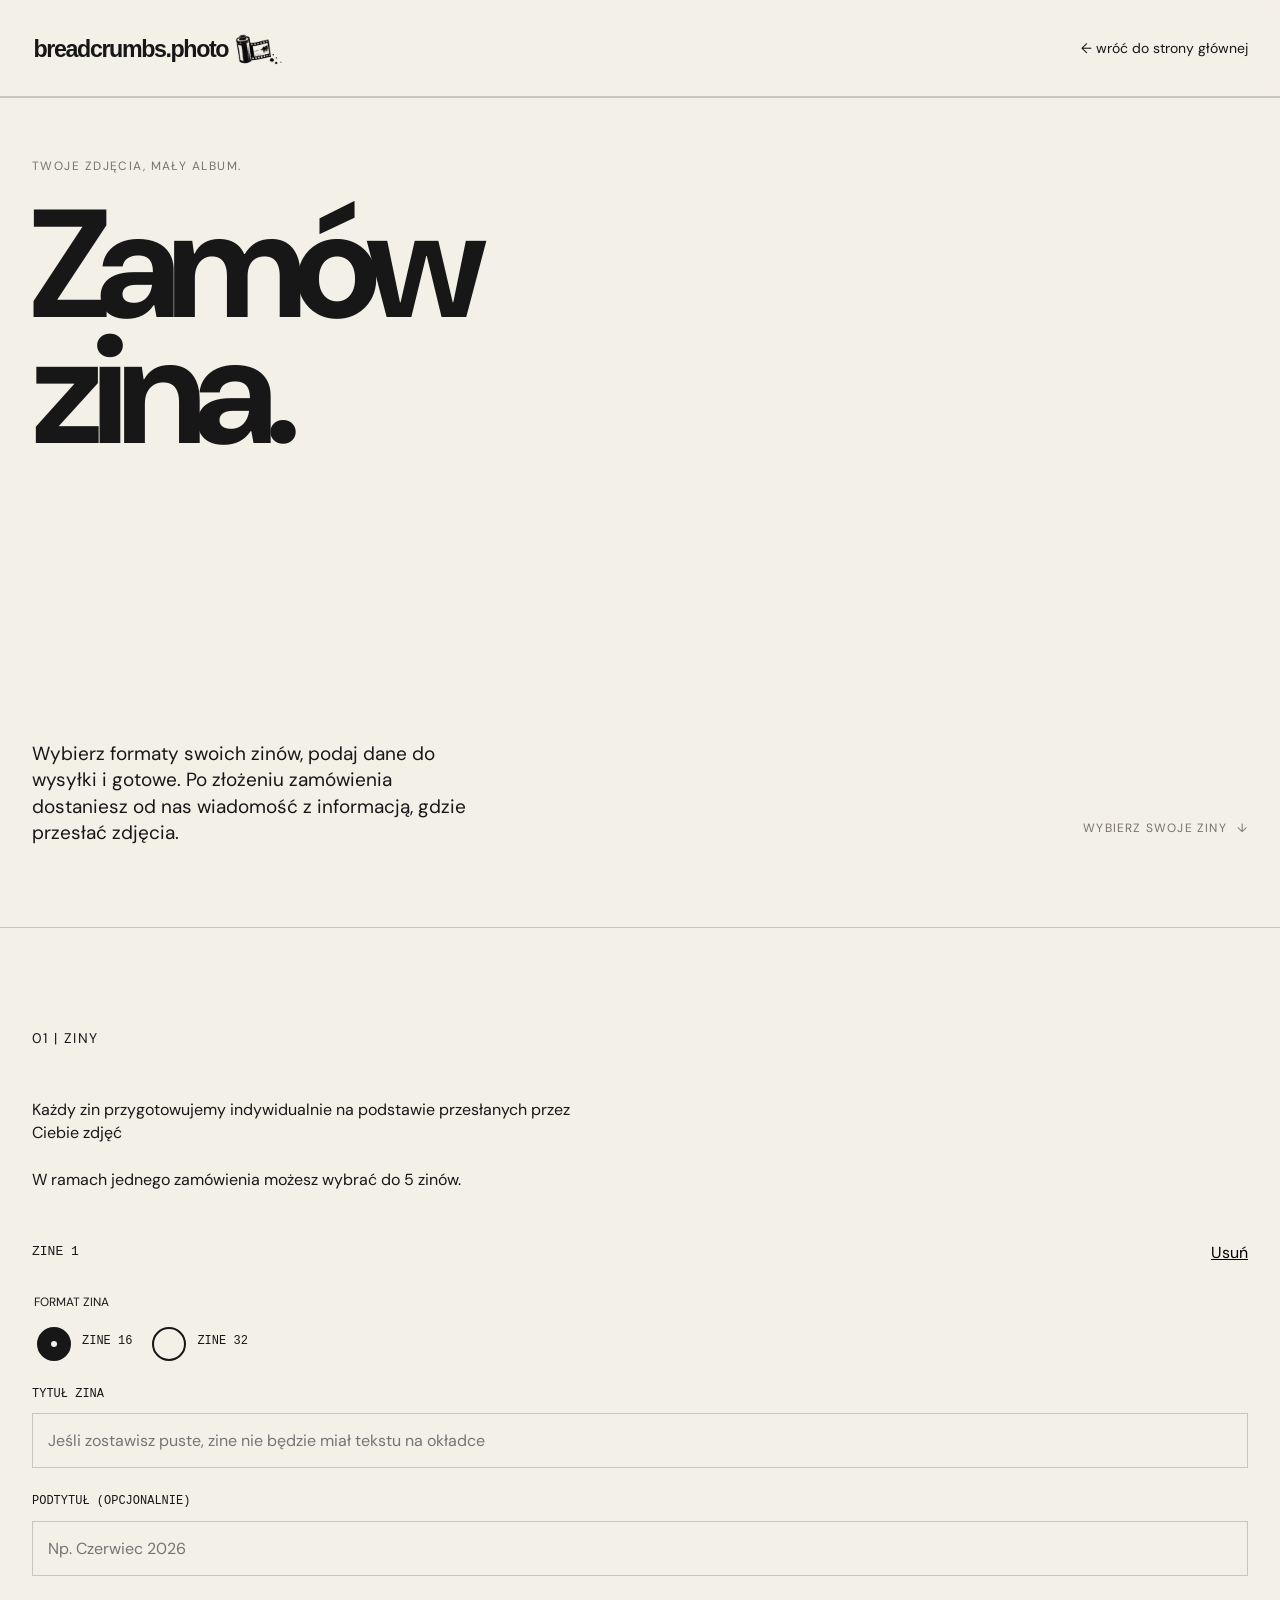
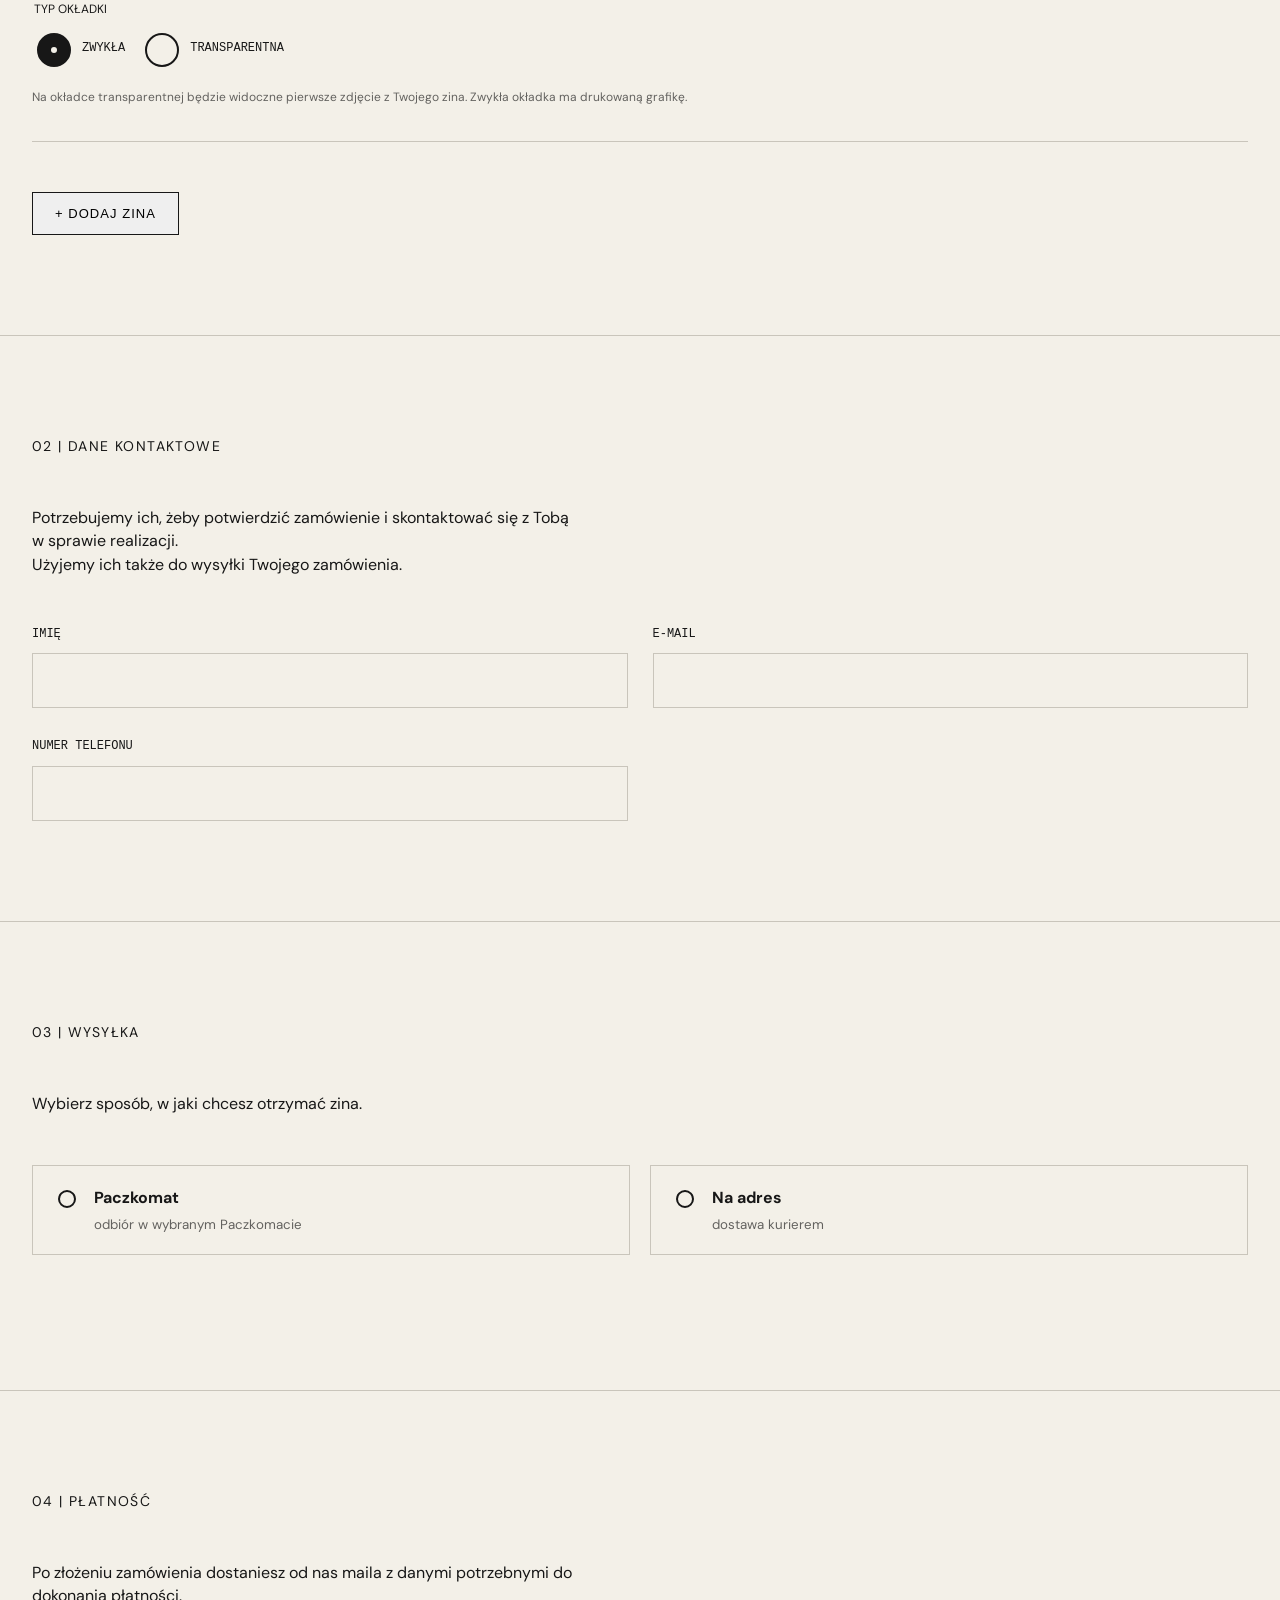
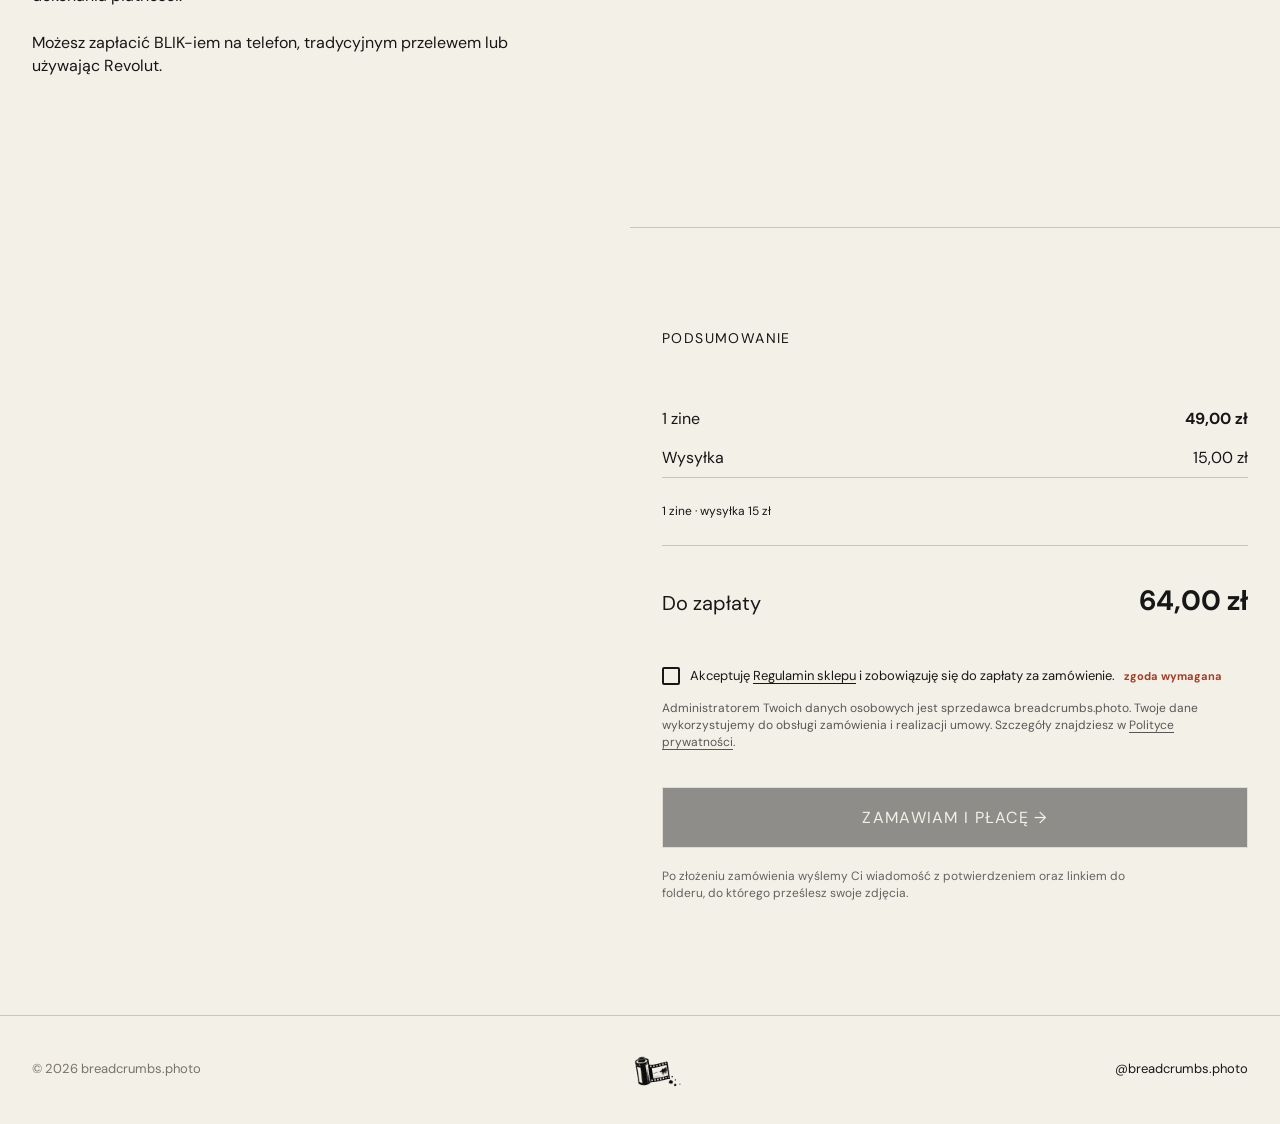
==== zamow.html @ 30d07008 "Add required terms consent to order form" ====
<!DOCTYPE html>
<html lang="pl">

<head>
    <meta charset="UTF-8">
    <meta name="viewport" content="width=device-width, initial-scale=1.0">

    <title>zamów zina — breadcrumbs.photo</title>

    <meta name="description" content="Zamów własny zine ze swoich zdjęć. breadcrumbs.photo — Small things, printed.">

    <link rel="icon" type="image/png" href="favicon.PNG?v=3">
    <link rel="stylesheet" href="styles.css">
</head>

<body>

    <header>

        <a href="index.html" class="logo">
            <img class="logo-wordmark" src="breadcrumbs-logo.svg" alt="breadcrumbs.photo">
            <img class="logo-mark" src="header-logo.png" alt="">
        </a>

        <button class="menu-toggle" type="button" aria-expanded="false" aria-controls="main-navigation"
            aria-label="Otwórz menu">
            <span class="menu-icon" aria-hidden="true"></span>
        </button>

        <nav id="main-navigation" class="main-navigation">
            <a href="index.html">← wróć do strony głównej</a>
        </nav>
    </header>


    <main>
        <!-- ==========================
     HERO
========================== -->
        <section class="hero">

            <div class="hero-top">

                <div class="eyebrow">
                    twoje zdjęcia, mały album.
                </div>

                <h1>
                    Zamów <br>zina.
                </h1>
            </div>


            <div class="hero-bottom">
                <div class="hero-description">

                    Wybierz formaty swoich zinów, podaj dane do wysyłki
                    i gotowe. Po złożeniu zamówienia dostaniesz od nas
                    wiadomość z informacją, gdzie przesłać zdjęcia.
                </div>

                <a href="#ziny" class="scroll-note">
                    wybierz swoje ziny <span aria-hidden="true">↓</span>
                </a>

            </div>
        </section>


        <section id="ziny">

            <div class="section-header">
                <div class="section-title">01 | Ziny</div>
            </div>

            <div style="max-width: 540px; margin-bottom: 50px;">
                <p>
                    Każdy zin przygotowujemy indywidualnie na podstawie przesłanych przez Ciebie zdjęć<br><br>
                    W ramach jednego zamówienia możesz wybrać do 5 zinów.
                </p>
            </div>

            <div id="zines-list">
                <!-- Zines will be generated here by JavaScript -->
            </div>

            <button type="button" class="add-zine-button" id="add-zine">
                + DODAJ ZINA
            </button>
        </section>

        <!-- Zine template (hidden, cloned by JavaScript) -->
        <template id="zine-template">
            <div class="zine-form-item">

                <div class="zine-form-header">
                    <span class="zine-number">ZINE <span class="zine-index">1</span></span>
                    <button type="button" class="remove-zine" aria-label="Usuń ten zine">Usuń</button>
                </div>

                <div class="zine-fields">

                    <!-- VERSION SELECTION -->
                    <fieldset class="form-field" style="grid-column: 1 / -1;">
                        <legend
                            style="font-family: inherit; font-size: 12px; text-transform: uppercase; margin-bottom: 12px; display: block;">
                            Format zina</legend>
                        <div style="display: flex; gap: 15px;">
                            <label style="display: flex; align-items: center; gap: 8px; cursor: pointer;">
                                <input type="radio" name="zine-version" value="16" required>
                                <span>ZINE 16</span>
                            </label>
                            <label style="display: flex; align-items: center; gap: 8px; cursor: pointer;">
                                <input type="radio" name="zine-version" value="32">
                                <span>ZINE 32</span>
                            </label>
                        </div>
                    </fieldset>

                    <!-- TITLE -->
                    <label class="form-field" style="grid-column: 1 / -1;">
                        <span>Tytuł zina</span>
                        <input type="text" name="zine-title"
                            placeholder="Jeśli zostawisz puste, zine nie będzie miał tekstu na okładce">
                    </label>

                    <!-- SUBTITLE -->
                    <label class="form-field" style="grid-column: 1 / -1;">
                        <span>Podtytuł (opcjonalnie)</span>
                        <input type="text" name="zine-subtitle" placeholder="Np. Czerwiec 2026">
                    </label>

                    <!-- COVER TYPE -->
                    <fieldset class="form-field" style="grid-column: 1 / -1;">
                        <legend
                            style="font-family: inherit; font-size: 12px; text-transform: uppercase; margin-bottom: 12px; display: block;">
                            Typ okładki</legend>
                        <div style="display: flex; gap: 15px; margin-bottom: 12px;">
                            <label style="display: flex; align-items: center; gap: 8px; cursor: pointer;">
                                <input type="radio" name="zine-cover" value="regular" required>
                                <span>Zwykła</span>
                            </label>
                            <label style="display: flex; align-items: center; gap: 8px; cursor: pointer;">
                                <input type="radio" name="zine-cover" value="transparent">
                                <span>Transparentna</span>
                            </label>
                        </div>
                        <small style="display: block; opacity: 0.65; font-size: 12px; line-height: 1.4;">
                            Na okładce transparentnej będzie widoczne pierwsze zdjęcie z Twojego zina. Zwykła okładka ma
                            drukowaną grafikę.
                        </small>
                    </fieldset>

                </div>

            </div>
        </template>





        <!-- ==========================
                     DANE
                ========================== -->

        <form id="order-form">

            <section id="contact-info" class="form-section">

                <div class="section-header">
                    <div class="section-title">02 | Dane kontaktowe</div>
                </div>

                <div style="max-width: 540px; margin-bottom: 50px;">
                    <p>
                        Potrzebujemy ich, żeby potwierdzić zamówienie
                        i skontaktować się z Tobą w sprawie realizacji.<br>
                        Użyjemy ich także do wysyłki Twojego zamówienia.
                    </p>
                </div>


                <div class="form-grid">

                    <label class="form-field">
                        <span>Imię</span>
                        <input type="text" name="name" autocomplete="given-name" required>
                    </label>

                    <label class="form-field">
                        <span>E-mail</span>
                        <input type="email" name="email" autocomplete="email" required>
                    </label>

                    <label class="form-field">
                        <span>Numer telefonu</span>
                        <input type="tel" name="phone" autocomplete="tel" required>
                    </label>

                </div>

            </section>



            <!-- ==========================
                     WYSYŁKA
                ========================== -->

            <section class="form-section">

                <div class="section-header">
                    <div class="section-title">03 | Wysyłka</div>
                </div>

                <div style="max-width: 540px; margin-bottom: 50px;">
                    <p>
                        Wybierz sposób, w jaki chcesz otrzymać zina.
                    </p>
                </div>


                <div class="shipping-options">

                    <label class="shipping-option">

                        <input type="radio" name="shipping" value="locker" required>

                        <span>
                            <strong>Paczkomat</strong>
                            <small>odbiór w wybranym Paczkomacie</small>
                        </span>

                    </label>


                    <label class="shipping-option">

                        <input type="radio" name="shipping" value="address">

                        <span>
                            <strong>Na adres</strong>
                            <small>dostawa kurierem</small>
                        </span>

                    </label>

                </div>


                <div id="locker-fields" class="conditional-fields is-hidden">

                    <label class="form-field">

                        <span>Numer Paczkomatu</span>

                        <input type="text" name="locker" placeholder="np. KRA01M" autocomplete="off">

                    </label>

                </div>


                <div id="address-fields" class="conditional-fields is-hidden">

                    <div class="form-grid">

                        <label class="form-field form-field-wide">
                            <span>Imię i nazwisko</span>

                            <input type="text" name="address-name" autocomplete="name">
                        </label>

                        <label class="form-field form-field-wide">
                            <span>Ulica i numer</span>

                            <input type="text" name="street" autocomplete="street-address">
                        </label>


                        <label class="form-field">
                            <span>Kod pocztowy</span>

                            <input type="text" name="postal-code" placeholder="00-000" autocomplete="postal-code">
                        </label>


                        <label class="form-field">
                            <span>Miasto</span>

                            <input type="text" name="city" autocomplete="address-level2">
                        </label>

                    </div>

                </div>

            </section>

            <section id="payment">

                <div class="section-header">
                    <div class="section-title">04 | Płatność</div>
                </div>

                <div style="max-width: 540px; margin-bottom: 50px;">
                    <p>
                        Po złożeniu zamówienia dostaniesz od nas maila z danymi potrzebnymi do dokonania
                        płatności.<br><br>
                        Możesz zapłacić BLIK-iem na telefon, tradycyjnym przelewem lub używając Revolut.
                    </p>
                </div>
            </section>



            <!-- ==========================
                     PODSUMOWANIE
                ========================== -->

            <section class="order-summary">

                <div class="section-header">
                    <div class="section-title">Podsumowanie</div>
                </div>


                <div class="summary-lines" id="summary-lines"></div>


                <div class="summary-message" id="summary-message">
                    Dodaj zine, aby zobaczyć podsumowanie.
                </div>


                <div class="summary-total">

                    <span>Do zapłaty</span>

                    <strong id="summary-total">
                        0,00 zł
                    </strong>

                </div>


                <div class="order-legal">
                    <label class="terms-consent" for="terms-accepted">
                        <input type="checkbox" id="terms-accepted" name="terms-accepted" required
                            aria-describedby="terms-consent-text">
                        <span id="terms-consent-text">
                            Akceptuję <a href="#" data-link-placeholder>Regulamin sklepu</a> i zobowiązuję się do zapłaty za zamówienie.
                            <span class="required-label">zgoda wymagana</span>
                        </span>
                    </label>

                    <p class="privacy-information">
                        Administratorem Twoich danych osobowych jest sprzedawca breadcrumbs.photo.
                        Twoje dane wykorzystujemy do obsługi zamówienia i realizacji umowy.
                        Szczegóły znajdziesz w <a href="#" data-link-placeholder>Polityce prywatności</a>.
                    </p>
                </div>

                <button type="submit" class="button order-submit" disabled>
                    Zamawiam i płacę →
                </button>


                <p class="order-note">
                    Po złożeniu zamówienia wyślemy Ci wiadomość
                    z potwierdzeniem oraz linkiem do folderu,
                    do którego prześlesz swoje zdjęcia.
                </p>

            </section>

        </form>

        <!-- ==========================
                 POTWIERDZENIE — MOCKUP
            ========================== -->

        <section id="order-success" class="order-success is-hidden">
            <h1>
                Dzięki!
            </h1>
            <br>
            <!-- <br><br> -->
            <p>
                Twoje zamówienie zostało przyjęte.
                Wkrótce dostaniesz wiadomość z dalszymi instrukcjami.
            </p>


            <div class="success-order">
                Numer zamówienia: <strong>ORD-2026-02</strong>
            </div>

            <a href="index.html" class="button">
                Wróć na stronę →
            </a>

        </section>

    </main>



    <footer>

        <div>
            © <span id="current-year">2026</span> breadcrumbs.photo
        </div>

        <div>
            <a href="index.html">
                <img class="logo-mark" src="header-logo.png" alt="breadcrumbs.photo logo">
            </a>
        </div>

        <div>
            <a href="https://instagram.com/breadcrumbs.photo" target="_blank" rel="noopener noreferrer">
                @breadcrumbs.photo
            </a>
        </div>

    </footer>


    <script src="order.js"></script>

</body>

</html>
---- styles.css ----
@import url('https://fonts.googleapis.com/css2?family=DM+Sans:wght@400;500;600;700&display=swap');

:root {
    --paper: #f3f0e8;
    --ink: #171717;
    --muted: #77736b;
    --line: #c9c5bb;
    --accent: #d96b42;
}

* {
    box-sizing: border-box;
}

html {
    scroll-behavior: smooth;
}

body {
    margin: 0;
    background: var(--paper);
    color: var(--ink);
    font-family: "DM Sans", Arial, Helvetica, sans-serif;
    font-size: 16px;
    line-height: 1.45;
}

a {
    color: inherit;
    text-decoration: none;
}

img {
    display: block;
    width: 100%;
}

header {
    display: flex;
    justify-content: space-between;
    align-items: center;
    padding: 24px 32px;
    border-bottom: 1px solid var(--line);
    position: sticky;
    top: 0;
    background: rgba(243, 240, 232, 0.94);
    backdrop-filter: blur(8px);
    z-index: 10;
}

.logo {
    display: flex;
    align-items: center;
    gap: 3px;
}

.logo-mark {
    width: 48x;
    height: 48px;
    object-fit: cover;
}

.logo-wordmark {
    display: block;
    width: 200px;
    height: auto;
}

nav {
    display: flex;
    gap: 28px;
    font-size: 14px;
}

nav a:hover {
    text-decoration: underline;
    text-underline-offset: 4px;
}

.sr-only {
    position: absolute;
    width: 1px;
    height: 1px;
    padding: 0;
    margin: -1px;
    overflow: hidden;
    clip: rect(0, 0, 0, 0);
    white-space: nowrap;
    border: 0;
}

.menu-toggle {
    display: none;
}

.hero {
    min-height: calc(100vh - 70px);
    padding: 60px 32px 80px;
    display: flex;
    flex-direction: column;
    justify-content: space-between;
}

.hero-top {
    max-width: 1100px;
}

.eyebrow {
    font-size: 12px;
    text-transform: uppercase;
    letter-spacing: 0.12em;
    color: var(--muted);
    margin-bottom: 28px;
}

h1 {
    font-size: clamp(64px, 12vw, 170px);
    line-height: 0.82;
    letter-spacing: -0.075em;
    font-weight: 700;
    margin: 0;
    max-width: 1100px;
}

.hero-bottom {
    display: flex;
    justify-content: space-between;
    align-items: flex-end;
    gap: 40px;
    margin-top: 100px;
}

.hero-description {
    max-width: 440px;
    font-size: 19px;
    line-height: 1.4;
}

.scroll-note {
    display: inline-flex;
    align-items: center;
    gap: 10px;
    padding: 10px 0;
    font-size: 12px;
    text-transform: uppercase;
    letter-spacing: 0.1em;
    color: var(--muted);
}

section {
    padding: 100px 32px;
    border-top: 1px solid var(--line);
}

.section-header {
    display: flex;
    justify-content: space-between;
    align-items: baseline;
    margin-bottom: 50px;
}

.section-title {
    font-size: 14px;
    text-transform: uppercase;
    letter-spacing: 0.1em;
}

.products-scroll-cue {
    display: inline-flex;
    align-items: center;
    gap: 8px;
    color: var(--muted);
    font-size: 12px;
    text-transform: uppercase;
    letter-spacing: 0.08em;
}

.products-scroll-cue:hover {
    text-decoration: underline;
    text-underline-offset: 4px;
}

.product .products-scroll-cue {
    display: flex;
    width: fit-content;
    margin: 14px 0 0 auto;
}

.products {
    display: grid;
    grid-template-columns: minmax(0, 0.9fr) minmax(0, 1.1fr);
    gap: clamp(40px, 7vw, 100px);
    align-items: start;
}

.product-photo {
    position: sticky;
    top: 110px;
}

.product-stack {
    display: grid;
    gap: 48px;
}

.product-order-button {
    justify-self: start;
    margin-top: 12px;
}

.product {
    display: block;
}

.product-image {
    width: 100%;
    aspect-ratio: 1 / 1;
    margin-bottom: 0;
}

.image-placeholder {
    background: #ddd9cf;
    position: relative;
    overflow: hidden;
}

.image-placeholder::before {
    content: "MIEJSCE NA ZDJĘCIE";
    position: absolute;
    inset: 0;
    display: grid;
    place-items: center;
    color: #aaa59b;
    font-size: 11px;
    letter-spacing: 0.15em;
}

.product-info {
    display: flex;
    justify-content: space-between;
    align-items: baseline;
    gap: 20px;
    border-top: 1px solid var(--line);
    padding-top: 14px;
}

.product-name {
    font-size: 24px;
    letter-spacing: -0.04em;
}

.product-price {
    color: var(--muted);
    font-size: 14px;
    white-space: nowrap;
}

.details {
    margin-top: 20px;
    border-top: 1px solid var(--line);
}

.detail-row {
    display: flex;
    justify-content: space-between;
    gap: 24px;
    padding: 10px 0;
    border-bottom: 1px solid var(--line);
    font-size: 13px;
}

.detail-row span:first-child {
    color: var(--muted);
}

.detail-row span:last-child {
    text-align: right;
}

.product-description {
    max-width: 500px;
    margin-top: 15px;
    color: #4f4c46;
    font-size: 15px;
}

.shipping-note {
    margin: 0;
    color: var(--muted);
    font-size: 12px;
    font-style: italic;
}

.product-extras {
    display: grid;
    gap: 16px;
    scroll-margin-top: 110px;
}

.process {
    display: grid;
    grid-template-columns: repeat(3, 1fr);
    gap: 24px;
}

.process-item {
    border-top: 1px solid var(--line);
    padding-top: 18px;
}

.process-number {
    font-size: 12px;
    color: var(--muted);
    margin-bottom: 50px;
}

.process-item h3 {
    font-size: 28px;
    line-height: 1;
    letter-spacing: -0.05em;
    margin: 0 0 18px;
}

.process-item p {
    max-width: 320px;
    color: #4f4c46;
}

.about {
    display: grid;
    grid-template-columns: 1fr 1fr;
    gap: 80px;
}

.about h2 {
    font-size: clamp(42px, 6vw, 80px);
    line-height: 0.9;
    letter-spacing: -0.065em;
    margin: 0;
}

.about-copy {
    max-width: 500px;
    font-size: 19px;
}

.about-copy p {
    margin-top: 0;
    margin-bottom: 28px;
}

.gallery {
    display: grid;
    grid-template-columns: repeat(4, 1fr);
    gap: 12px;
}

.gallery-image {
    aspect-ratio: 1;
}

.cta {
    text-align: center;
    padding-top: 140px;
    padding-bottom: 140px;
}

.cta h2 {
    font-size: clamp(50px, 8vw, 110px);
    line-height: 0.85;
    letter-spacing: -0.07em;
    margin: 0 auto 35px;
    max-width: 900px;
}

.cta p {
    max-width: 450px;
    margin: 0 auto;
    color: #4f4c46;
}

.cta .cta-shipping-note {
    margin-top: 24px;
}

.button {
    display: inline-block;
    margin-top: 35px;
    padding: 13px 22px;
    border: 1px solid var(--ink);
    font-size: 13px;
    text-transform: uppercase;
    letter-spacing: 0.08em;
    transition: all 0.2s ease;
}

.button:hover {
    background: var(--ink);
    color: var(--paper);
}

footer {
    align-items: center;
    border-top: 1px solid var(--line);
    padding: 30px 32px;
    display: flex;
    justify-content: space-between;
    gap: 30px;
    font-size: 13px;
    color: var(--muted);
}

footer a {
    color: var(--ink);
}

@media (max-width: 700px) {
    header {
        padding: 18px 20px;
    }

    .menu-toggle {
        position: relative;
        display: inline-flex;
        align-items: center;
        justify-content: center;
        width: 42px;
        height: 42px;
        padding: 0;
        border: 1px solid var(--ink);
        border-radius: 50%;
        background: transparent;
        cursor: pointer;
    }

    .menu-icon,
    .menu-icon::before,
    .menu-icon::after {
        position: absolute;
        width: 18px;
        height: 1px;
        background: var(--ink);
        transition: transform 0.2s ease, opacity 0.2s ease;
    }

    .menu-icon::before,
    .menu-icon::after {
        content: "";
        left: 0;
    }

    .menu-icon::before {
        transform: translateY(-5px);
    }

    .menu-icon::after {
        transform: translateY(5px);
    }

    .menu-toggle[aria-expanded="true"] .menu-icon {
        background: transparent;
    }

    .menu-toggle[aria-expanded="true"] .menu-icon::before {
        transform: rotate(45deg);
    }

    .menu-toggle[aria-expanded="true"] .menu-icon::after {
        transform: rotate(-45deg);
    }

    .main-navigation {
        position: absolute;
        top: calc(100% + 1px);
        right: 0;
        left: 0;
        display: none;
        flex-direction: column;
        gap: 0;
        padding: 12px 20px 20px;
        border-bottom: 1px solid var(--line);
        background: var(--paper);
    }

    .main-navigation.is-open {
        display: flex;
    }

    .main-navigation a {
        padding: 12px 0;
        border-bottom: 1px solid var(--line);
    }

    .hero {
        min-height: calc(100vh - 70px);
        padding: 45px 20px 50px;
    }

    h1 {
        font-size: clamp(58px, 19vw, 100px);
    }

    .hero-bottom {
        display: flex;
        align-items: flex-end;
        margin-top: 80px;
    }

    .scroll-note {
        margin-left: auto;
    }

    section {
        padding: 70px 20px;
    }

    section[id] {
        scroll-margin-top: 20px;
    }

    .section-header {
        align-items: flex-start;
        flex-direction: column;
        gap: 14px;
        margin-bottom: 36px;
    }

    .product-extras {
        scroll-margin-top: 90px;
    }

    .products {
        grid-template-columns: 1fr;
        gap: 60px;
    }

    .process {
        grid-template-columns: 1fr;
        gap: 50px;
    }

    .process-number {
        margin-bottom: 25px;
    }

    .about {
        grid-template-columns: 1fr;
        gap: 45px;
    }

    .gallery {
        grid-template-columns: 1fr 1fr;
    }

    footer {
        padding: 25px 20px;
        flex-direction: column;
    }
}

@media (max-width: 500px) {
    .products {
        gap: 50px;
    }
}

/* ==========================
   FORMULARZ ZAMÓWIENIA
========================== */

/* =========================
   ORDER PAGE — HERO
   ========================= */

.order-page {
    min-height: calc(100vh - 70px);
    padding: 45px 20px 50px;
    display: flex;
    flex-direction: column;
    justify-content: space-between;
}

.order-page .section-header {
    max-width: 1100px;
}

.order-intro {
    max-width: 1100px;
    margin-top: auto;
    padding-top: 100px;
}

.order-intro h1 {
    font-size: clamp(64px, 12vw, 170px);
    line-height: .82;
    letter-spacing: -.075em;
    font-weight: 700;
    margin: 0;
    max-width: 1100px;
}

.order-intro p {
    max-width: 440px;
    font-size: 19px;
    line-height: 1.4;
    margin-top: 100px;
}


/* =========================
   ORDER PAGE — MOBILE
   ========================= */

@media (max-width: 800px) {

    .order-page {
        padding: 45px 20px 50px;
        min-height: 80vh;
    }

    .order-intro {
        padding-top: 70px;
    }

    .order-intro h1 {
        font-size: clamp(58px, 17vw, 100px);
    }

    .order-intro p {
        margin-top: 60px;
        font-size: 17px;
        max-width: 440px;
    }
}


.form-section {
    padding: 100px 32px;
    border-top: 1px solid var(--line);
}

.form-section-header {
    display: grid;
    grid-template-columns: 70px 1fr;
    gap: 20px;
    margin-bottom: 45px;
}

.form-section-number {
    font-family: var(--mono-font, monospace);
    font-size: 13px;
}

.form-section-header h2 {
    margin: 0 0 10px;
}

.form-section-header p {
    margin: 0;
    max-width: 500px;
}


.zine-form-item {
    border-bottom: 1px solid var(--line);
    padding: 0 0 35px;
    margin-bottom: 35px;
}

.zine-form-header {
    display: flex;
    justify-content: space-between;
    align-items: center;
    margin-bottom: 30px;
}

.zine-number {
    font-family: var(--mono-font, monospace);
    font-size: 13px;
}

.remove-zine {
    border: 0;
    background: none;
    padding: 0;
    font: inherit;
    text-decoration: underline;
    cursor: pointer;
}


.zine-fields {
    display: grid;
    grid-template-columns: 1fr 1fr;
    gap: 25px;
}


.form-field {
    display: flex;
    flex-direction: column;
    gap: 10px;
}

.form-field span {
    font-family: var(--mono-font, monospace);
    font-size: 12px;
    text-transform: uppercase;
}

.form-field input,
.form-field select {
    width: 100%;
    box-sizing: border-box;
    border: 1px solid var(--line);
    border-radius: 0;
    background: transparent;
    padding: 15px;
    font: inherit;
    color: inherit;
}

.form-field input:focus,
.form-field select:focus {
    outline: 2px solid var(--ink);
    outline-offset: 2px;
}

.form-field input.input-invalid,
.form-field select.input-invalid {
    border-color: #dc3545;
    background: rgba(220, 53, 69, 0.05);
}

.form-field input.input-invalid:focus,
.form-field select.input-invalid:focus {
    outline: 2px solid #dc3545;
    outline-offset: 2px;
}

/* Radio and checkbox styling */
input[type="radio"],
input[type="checkbox"] {
    appearance: none;
    -webkit-appearance: none;
    width: 18px;
    height: 18px;
    border: 2px solid var(--ink);
    border-radius: 2px;
    background: transparent;
    cursor: pointer;
    flex-shrink: 0;
    position: relative;
}

input[type="radio"] {
    border-radius: 50%;
}

input[type="radio"]:checked,
input[type="checkbox"]:checked {
    background: var(--ink);
}

input[type="radio"]:checked::after {
    content: '';
    position: absolute;
    width: 6px;
    height: 6px;
    background: var(--paper);
    border-radius: 50%;
    top: 50%;
    left: 50%;
    transform: translate(-50%, -50%);
}

input[type="checkbox"]:checked::after {
    content: '✓';
    position: absolute;
    width: 100%;
    height: 100%;
    display: flex;
    align-items: center;
    justify-content: center;
    color: var(--paper);
    font-size: 12px;
    font-weight: bold;
}

fieldset {
    border: 0;
    padding: 0;
    margin: 0;
}


.form-grid {
    display: grid;
    grid-template-columns: 1fr 1fr;
    gap: 30px 25px;
}

.form-field-wide {
    grid-column: 1 / -1;
}


.add-zine-button {
    display: inline-block;
    margin-top: 15px;
    padding: 13px 22px;
    border: 1px solid var(--ink);
    font-size: 13px;
    text-transform: uppercase;
    letter-spacing: 0.08em;
    transition: all 0.2s ease;
}

.add-zine-button:disabled {
    opacity: 0.45;
    cursor: default;
}

.add-zine-button:hover {
    background: var(--ink);
    color: var(--paper);
}

.shipping-options {
    display: grid;
    grid-template-columns: 1fr 1fr;
    gap: 20px;
    margin-bottom: 35px;
}

.shipping-option {
    display: flex;
    gap: 15px;
    border: 1px solid var(--line);
    padding: 20px;
    cursor: pointer;
    transition: all 0.2s ease;
}

.shipping-option:hover {
    border-color: var(--ink);
    background: rgba(23, 23, 23, 0.02);
}

.shipping-option input {
    margin-top: 4px;
    cursor: pointer;
}

.shipping-option span {
    display: flex;
    flex-direction: column;
    gap: 5px;
}

.shipping-option small {
    opacity: 0.65;
}


.conditional-fields {
    margin-top: 20px;
}

.is-hidden {
    display: none !important;
}


/* ==========================
   PODSUMOWANIE
========================== */

.order-summary {
    padding: 100px 32px;
    border-top: 1px solid var(--line);
    max-width: 650px;
    margin-left: auto;
}

.order-summary .section-header {
    margin-bottom: 50px;
}

.summary-lines {
    border-bottom: 1px solid var(--line);
}

.summary-line {
    display: flex;
    justify-content: space-between;
    gap: 30px;
    padding: 8px 0;
}

.summary-discount {
    opacity: 0.65;
}

.summary-message {
    padding: 25px 0;
    font-size: 12px;
}

.summary-total {
    display: flex;
    justify-content: space-between;
    align-items: baseline;
    padding: 35px 0 45px;
    border-top: 1px solid var(--line);
    font-size: 20px;
}

.summary-total strong {
    font-size: 28px;
}


.order-submit {
    width: 100%;
    border: 1px solid var(--line);
    background: var(--ink);
    color: var(--paper);
    padding: 18px 25px;
    font: inherit;
    cursor: pointer;
}

.order-submit:hover:not(:disabled) {
    background: var(--muted);
}

.order-submit:disabled {
    opacity: 0.45;
    cursor: not-allowed;
}

.order-legal {
    display: grid;
    gap: 14px;
    margin: 0;
    max-width: 600px;
    font-size: 13px;
}

.terms-consent {
    display: flex;
    align-items: center;
    gap: 10px;
    cursor: pointer;
}

.terms-consent input {
    flex: 0 0 auto;
    margin: 0;
    accent-color: var(--ink);
}

.order-legal a {
    text-decoration: underline;
    text-underline-offset: 3px;
}

.required-label {
    display: inline-block;
    margin-left: 6px;
    color: #a53b24;
    font-size: 11px;
    font-weight: 700;
    white-space: nowrap;
}

.privacy-information {
    margin: 0;
    font-size: 12px;
    opacity: 0.7;
}

.order-note {
    font-size: 12px;
    opacity: 0.65;
    max-width: 500px;
    margin-top: 20px;
}

.validation-errors {
    background: rgba(220, 53, 69, 0.1);
    border: 1px solid #dc3545;
    border-radius: 4px;
    padding: 16px 20px;
    margin: 20px 0;
    color: #721c24;
}

.validation-errors strong {
    display: block;
    margin-bottom: 12px;
    font-weight: 600;
}

.validation-errors ul {
    margin: 0;
    padding-left: 20px;
}

.validation-errors li {
    list-style: disc;
    margin-bottom: 6px;
    font-size: 14px;
}

.validation-errors li:last-child {
    margin-bottom: 0;
}


.order-success {
    padding: 100px 32px;
    /* border-top: 1px solid var(--line); */
}

.order-success h1 {
    margin: 0 0 25px;
}

.order-success p {
    max-width: 500px;
}

.success-order {
    margin: 40px 0;
    padding: 20px;
    border: 1px solid var(--line);
    font-size: 13px;
}

.success-order strong {
    display: block;
    margin-top: 10px;
    font-family: inherit;
}


@media (max-width: 700px) {

    section {
        padding: 60px 32px;
    }

    .form-section {
        padding: 60px 32px;
    }

    .section-header,
    .form-section .section-header {
        margin-bottom: 35px;
    }

    .zine-fields,
    .form-grid,
    .shipping-options {
        grid-template-columns: 1fr;
    }

    .form-field-wide {
        grid-column: auto;
    }

    .order-summary {
        margin-left: 0;
        padding: 60px 32px;
    }

    .summary-total {
        font-size: 18px;
    }

    .summary-total strong {
        font-size: 24px;
    }

}
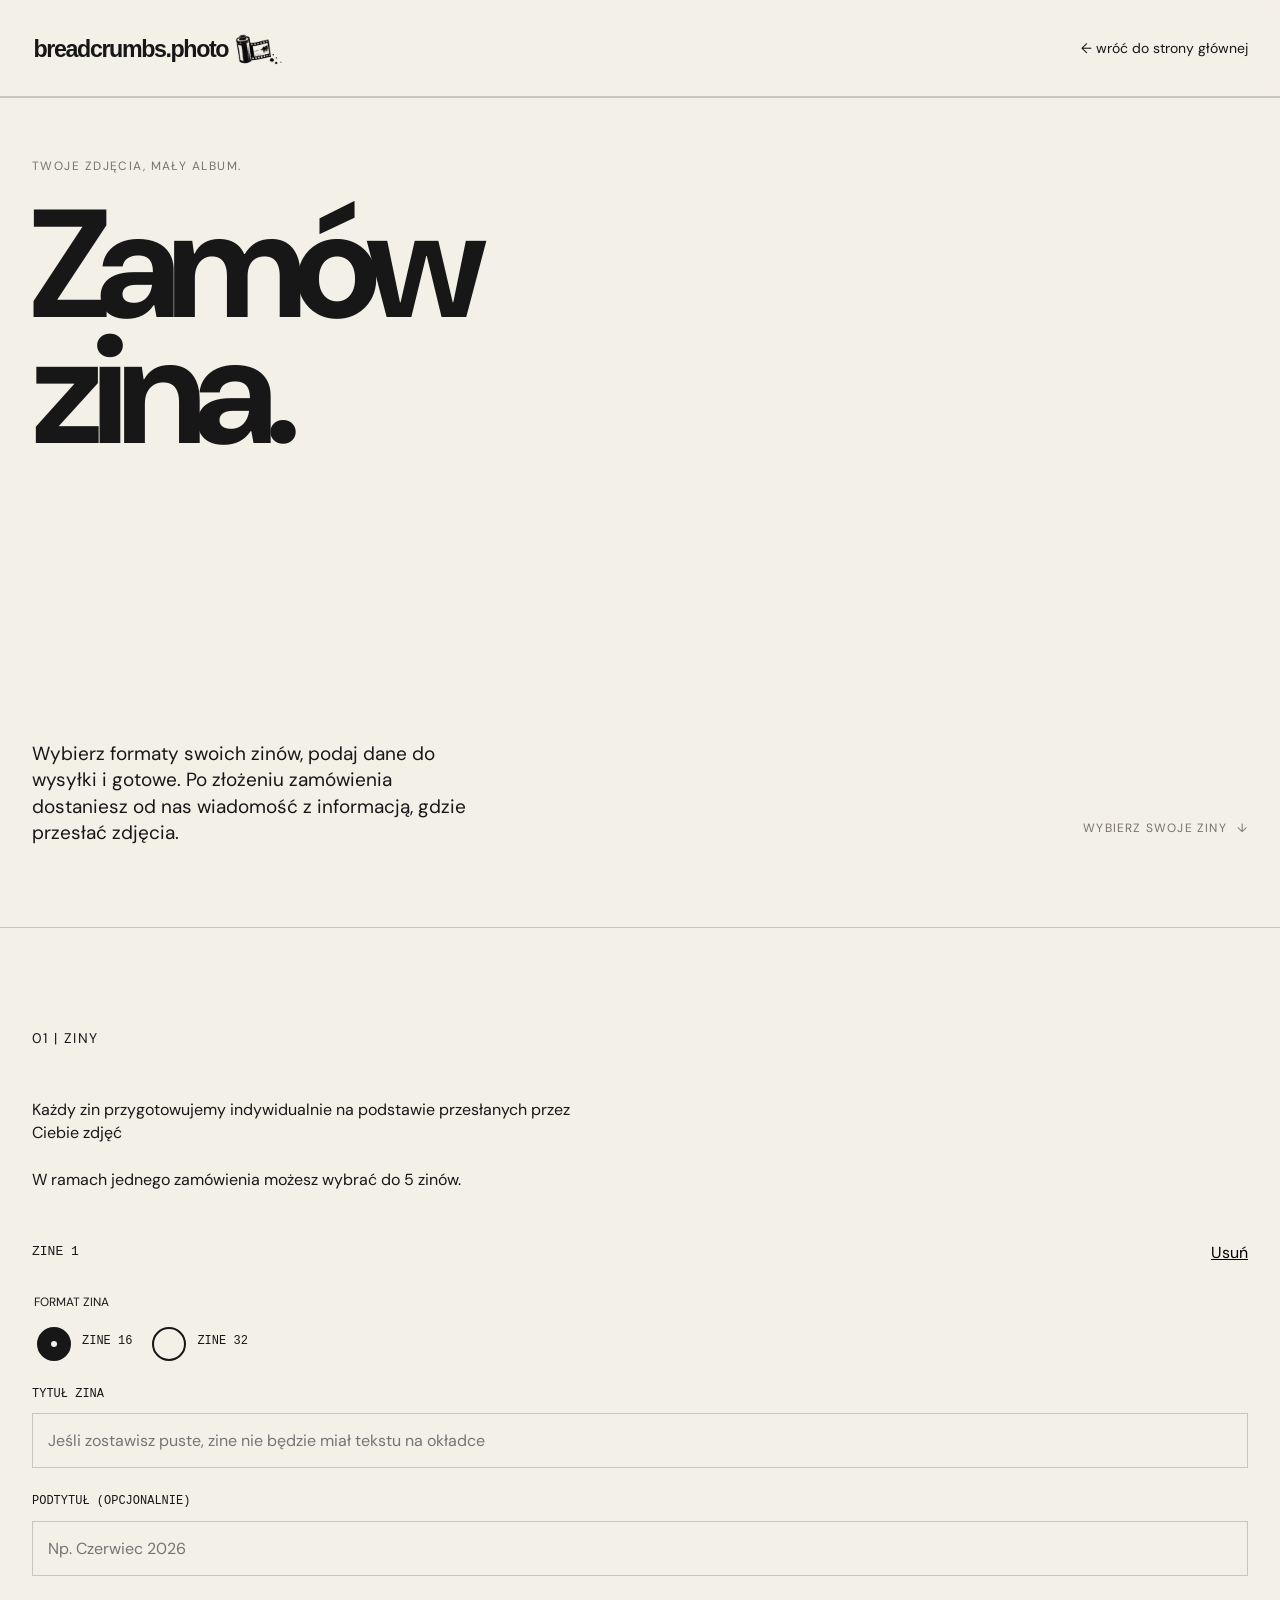
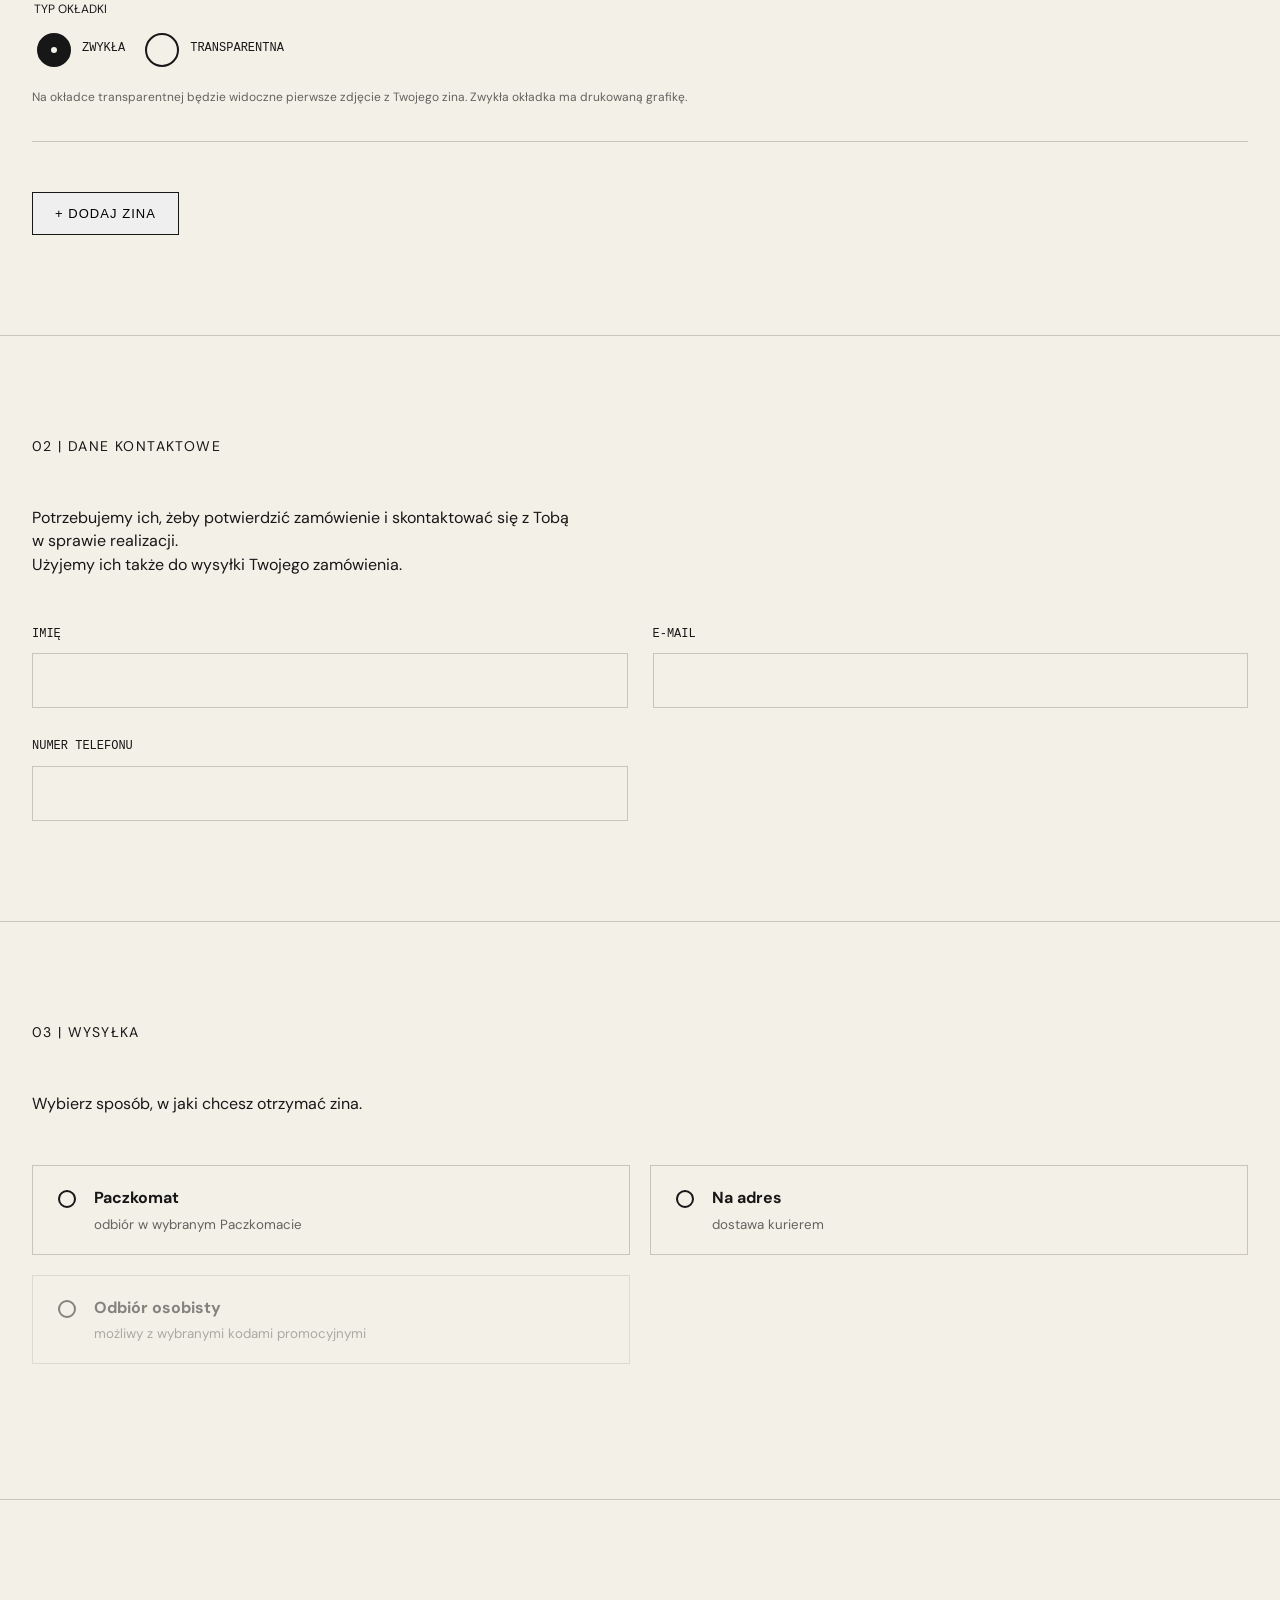
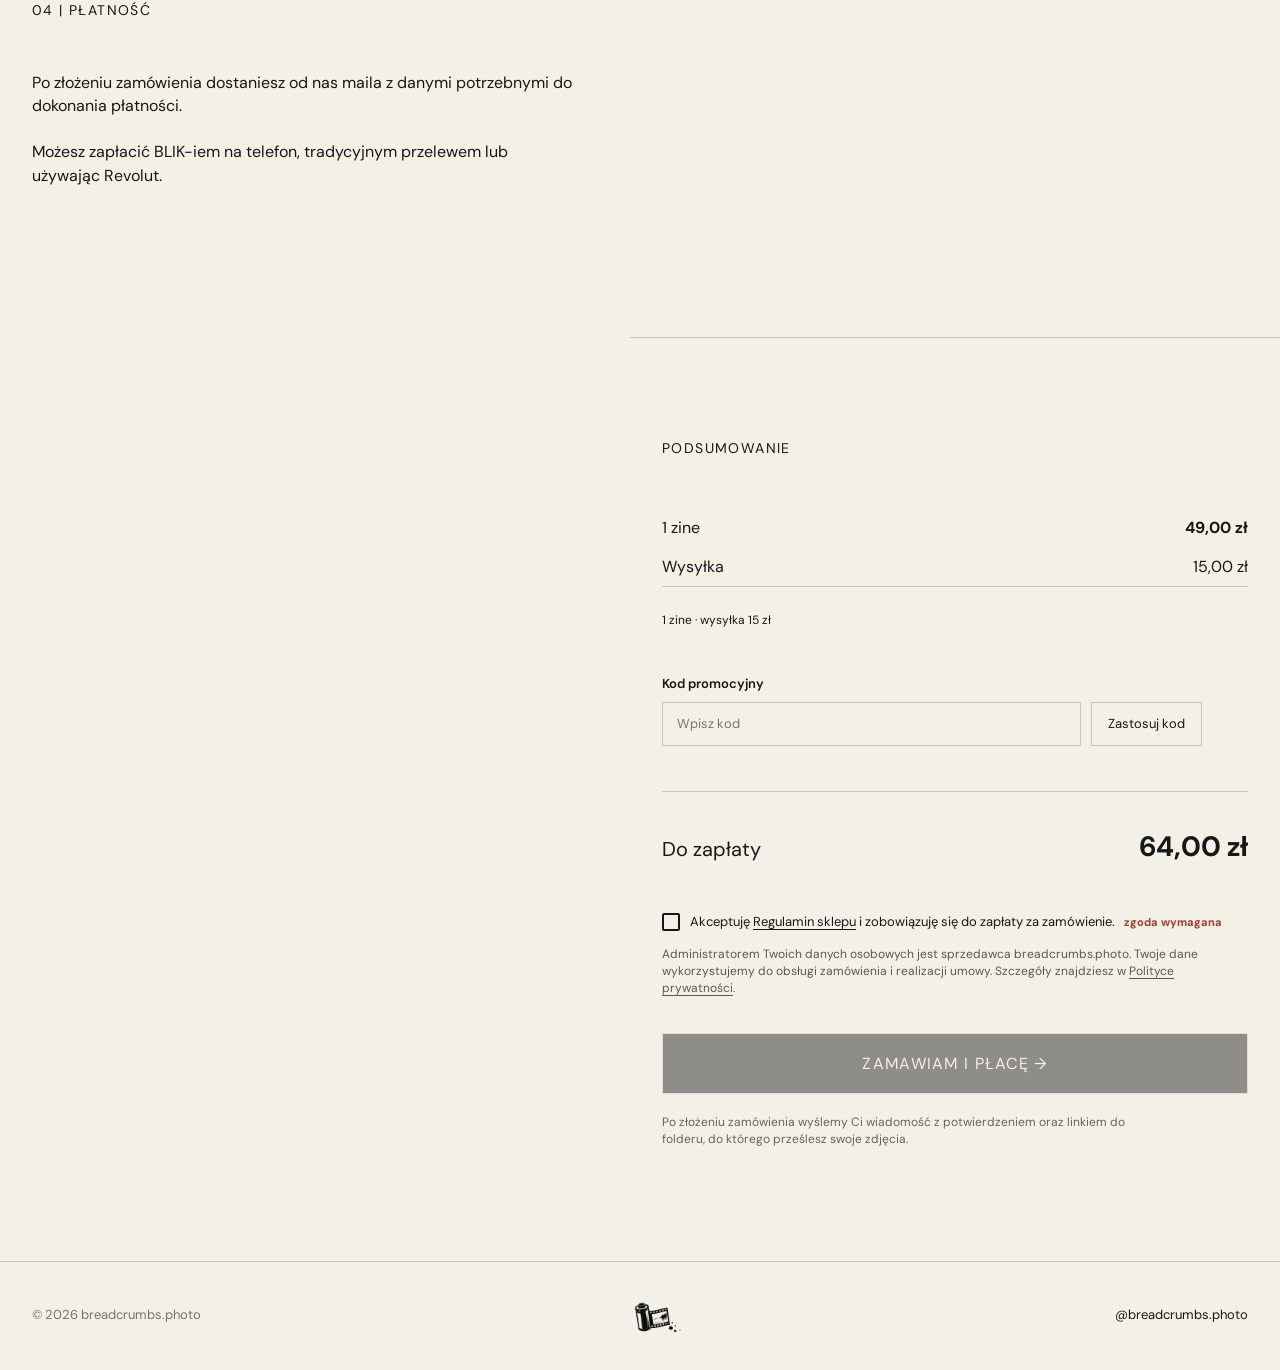
==== commit c048d5a2: "Add promo code support to order form" ====
--- a/zamow.html
+++ b/zamow.html
@@ -246,6 +246,17 @@
 
                     </label>
 
+                    <label class="shipping-option shipping-option-disabled">
+
+                        <input type="radio" name="shipping" value="pickup" disabled>
+
+                        <span>
+                            <strong>Odbiór osobisty</strong>
+                            <small>możliwy z wybranymi kodami promocyjnymi</small>
+                        </span>
+
+                    </label>
+
                 </div>
 
 
@@ -333,6 +344,17 @@
                     Dodaj zine, aby zobaczyć podsumowanie.
                 </div>
 
+                <div class="promo-code-box">
+                    <label for="promo-code">Kod promocyjny</label>
+                    <div class="promo-code-controls">
+                        <input id="promo-code" name="promo-code" type="text" autocomplete="off"
+                            placeholder="Wpisz kod">
+                        <button type="button" class="promo-apply-button" id="apply-promo-code">
+                            Zastosuj kod
+                        </button>
+                    </div>
+                    <p class="promo-code-status" id="promo-code-status" role="status" aria-live="polite"></p>
+                </div>
 
                 <div class="summary-total">
 
--- a/styles.css
+++ b/styles.css
@@ -863,6 +863,20 @@
 }
 
 
+.shipping-option-disabled {
+    opacity: 0.5;
+    cursor: not-allowed;
+}
+
+.shipping-option-disabled:hover {
+    border-color: var(--line);
+    background: transparent;
+}
+
+.shipping-option-disabled input {
+    cursor: not-allowed;
+}
+
 .conditional-fields {
     margin-top: 20px;
 }
@@ -905,6 +919,66 @@
 .summary-message {
     padding: 25px 0;
     font-size: 12px;
+}
+
+.promo-code-box {
+    display: grid;
+    gap: 8px;
+    margin: 20px 0;
+    max-width: 540px;
+    font-size: 13px;
+}
+
+.promo-code-box > label {
+    font-weight: 600;
+}
+
+.promo-code-controls {
+    display: flex;
+    gap: 10px;
+}
+
+.promo-code-controls input {
+    flex: 1;
+    min-width: 0;
+    padding: 12px 14px;
+    border: 1px solid var(--line);
+    border-radius: 0;
+    background: transparent;
+    color: var(--ink);
+    font: inherit;
+}
+
+.promo-apply-button {
+    padding: 12px 16px;
+    border: 1px solid var(--line);
+    background: transparent;
+    color: var(--ink);
+    font: inherit;
+    cursor: pointer;
+}
+
+.promo-apply-button:hover:not(:disabled) {
+    border-color: var(--ink);
+}
+
+.promo-apply-button:disabled {
+    opacity: 0.55;
+    cursor: wait;
+}
+
+.promo-code-status {
+    min-height: 1.4em;
+    margin: 0;
+    font-size: 12px;
+}
+
+.promo-code-status.is-error {
+    color: #a53b24;
+}
+
+.promo-code-status.is-success {
+    color: #426646;
 }
 
 .summary-total {
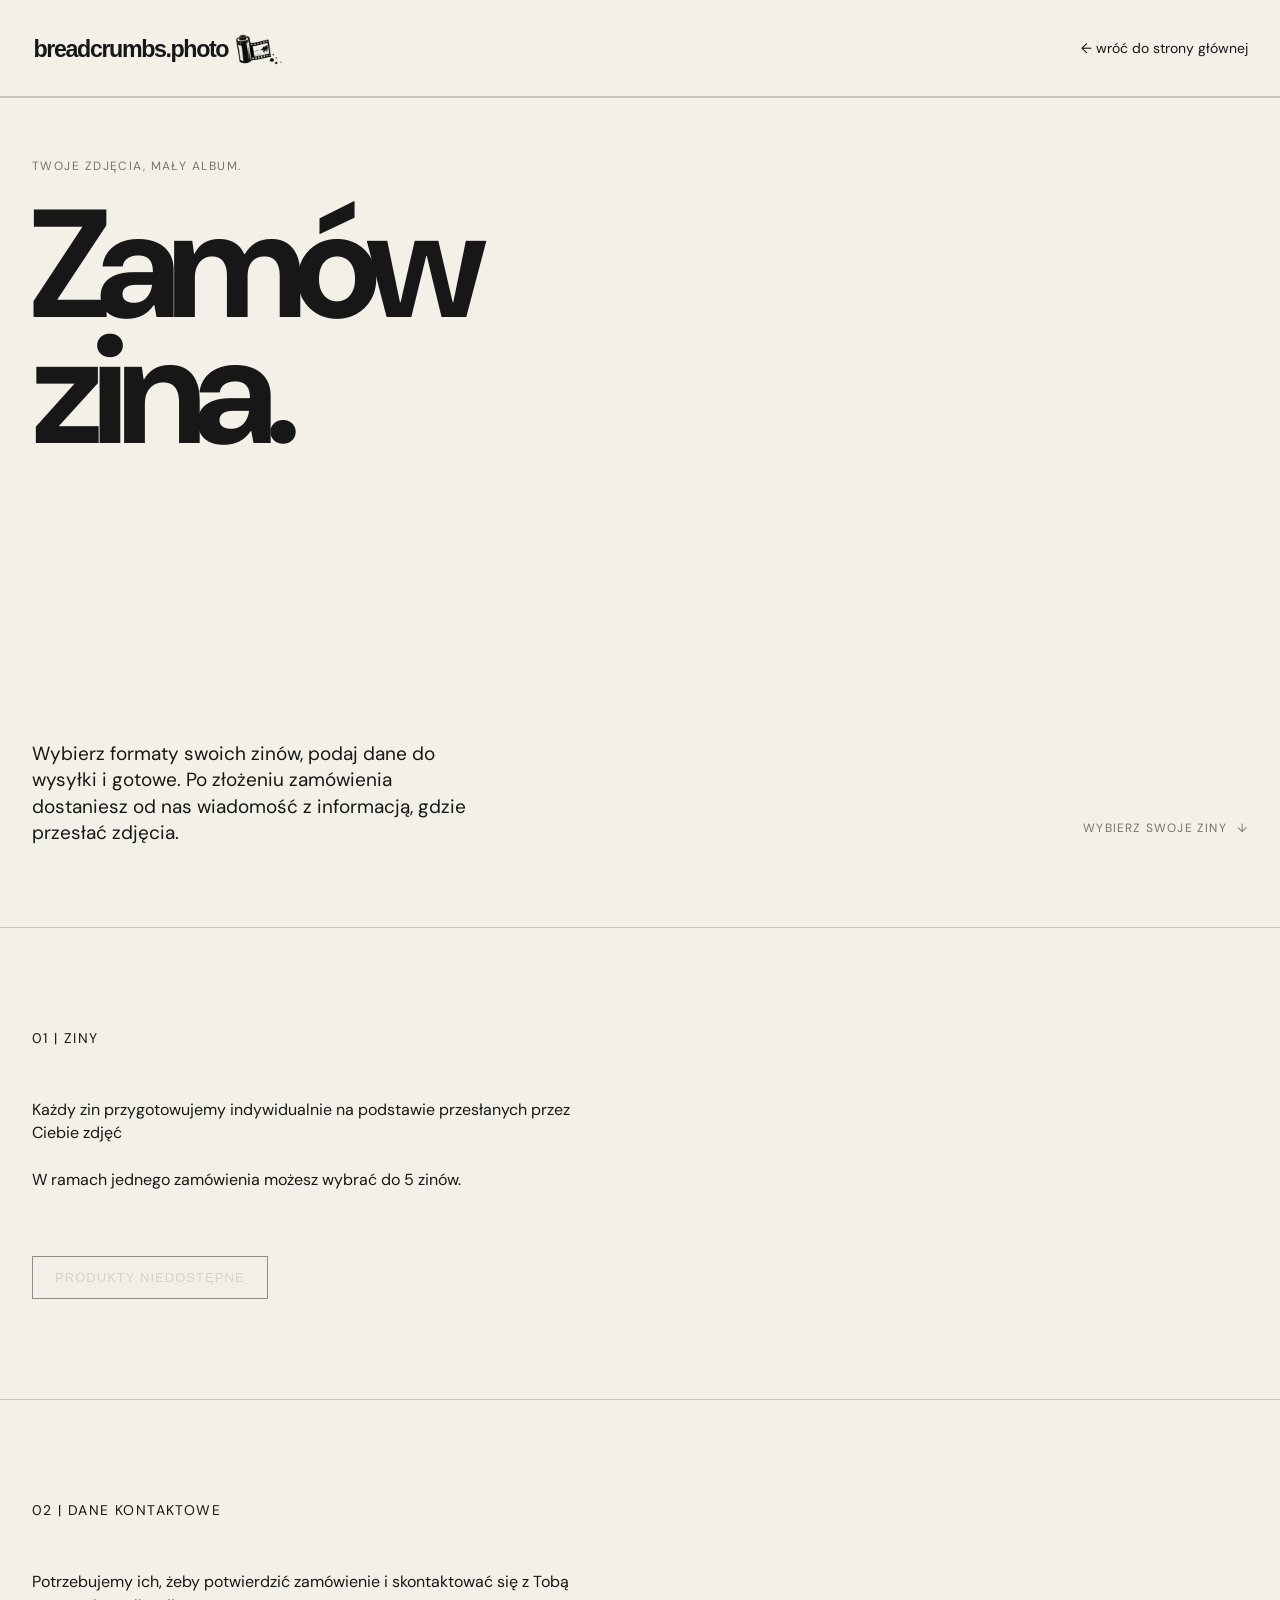
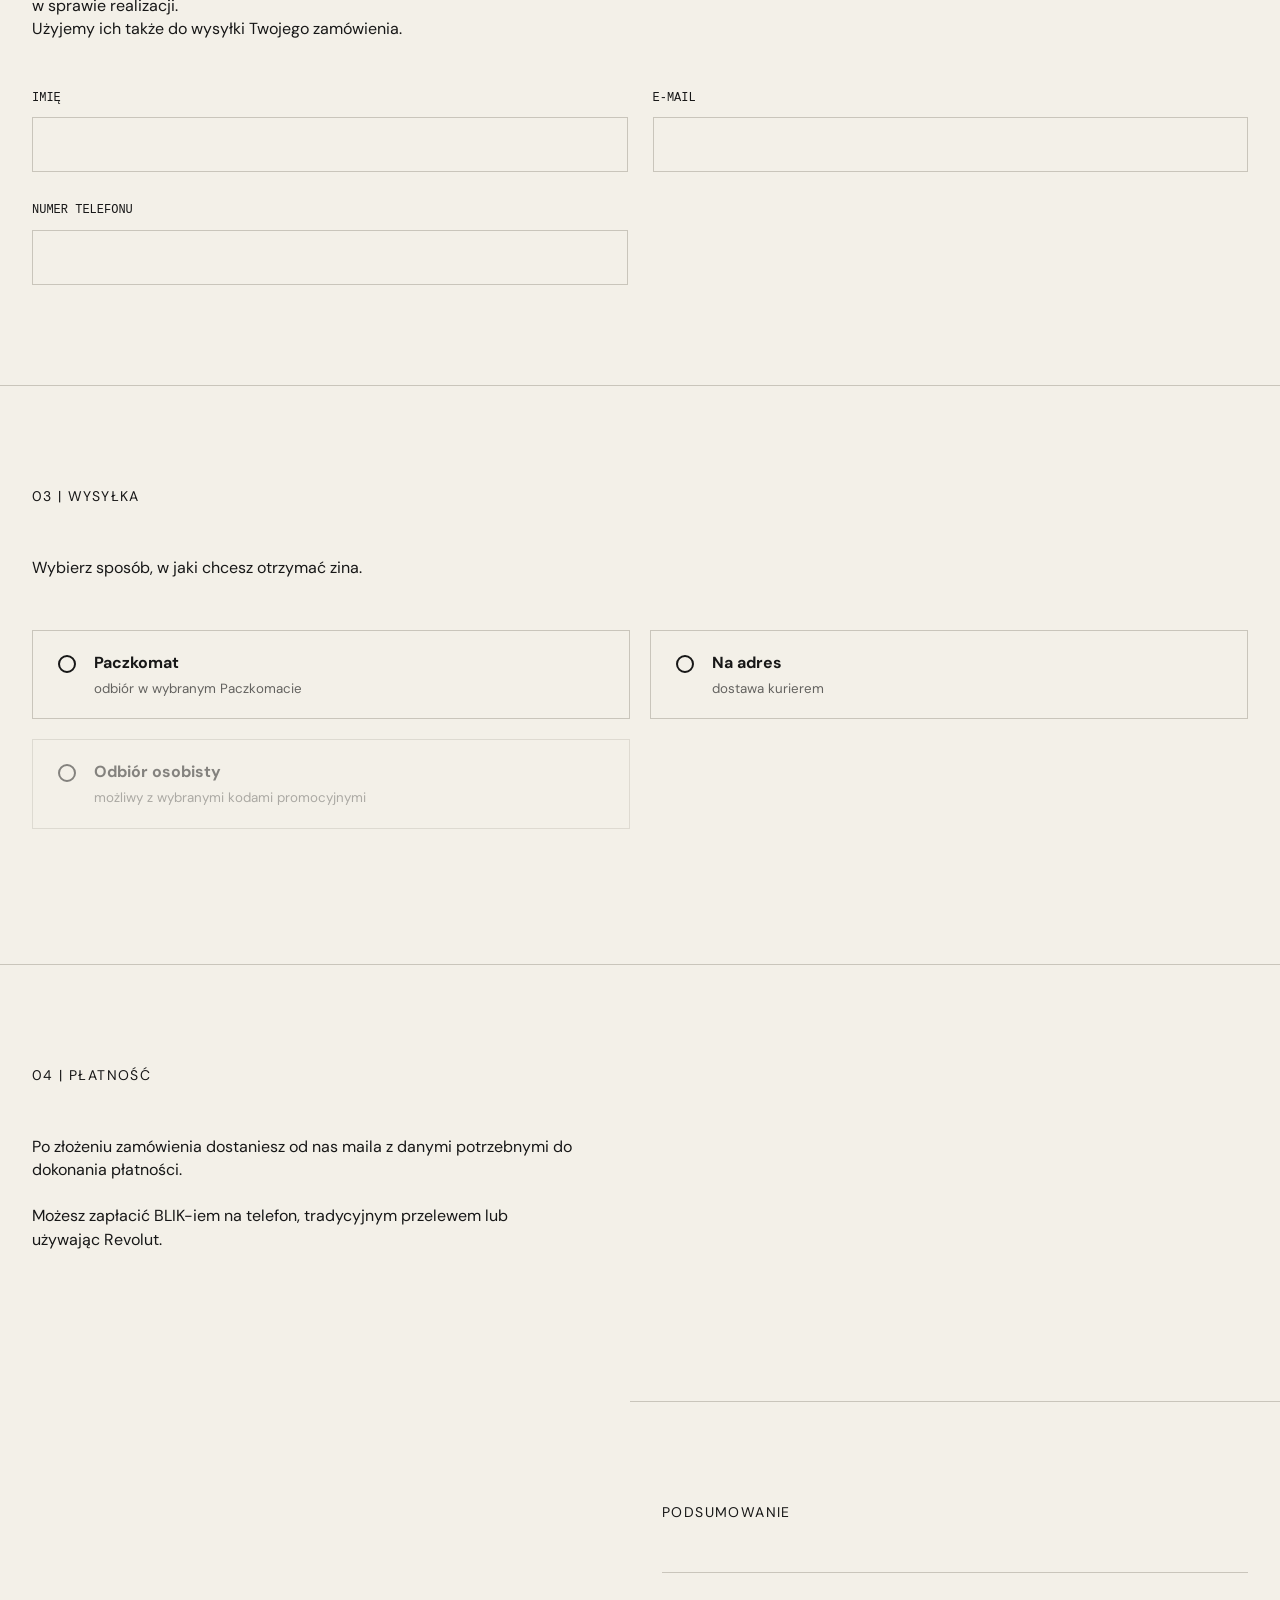
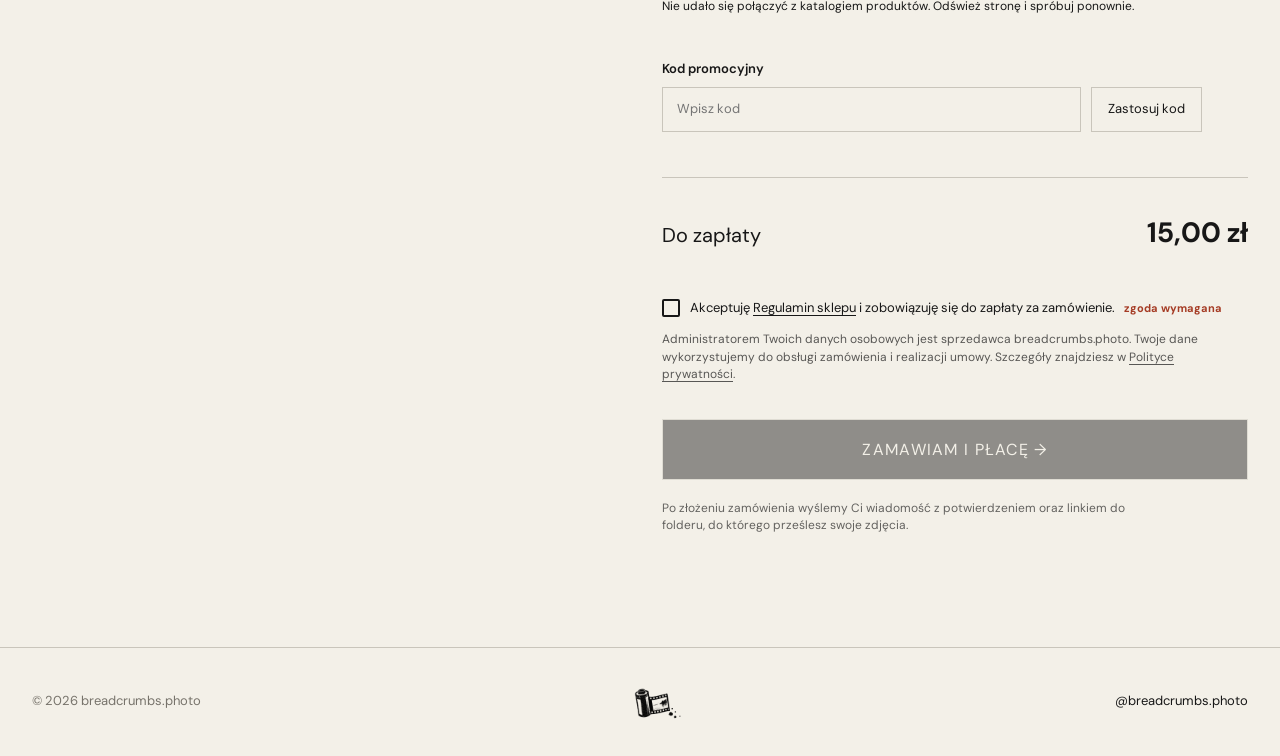
==== commit a938be6d: "Connect storefront to product settings" ====
--- a/zamow.html
+++ b/zamow.html
@@ -100,19 +100,35 @@
 
                 <div class="zine-fields">
 
-                    <!-- VERSION SELECTION -->
+                    <!-- PRODUCT SELECTION -->
                     <fieldset class="form-field" style="grid-column: 1 / -1;">
                         <legend
                             style="font-family: inherit; font-size: 12px; text-transform: uppercase; margin-bottom: 12px; display: block;">
-                            Format zina</legend>
+                            Produkt</legend>
                         <div style="display: flex; gap: 15px;">
                             <label style="display: flex; align-items: center; gap: 8px; cursor: pointer;">
-                                <input type="radio" name="zine-version" value="16" required>
-                                <span>ZINE 16</span>
+                                <input type="radio" name="zine-product-kind" value="zine" required>
+                                <span>ZINE</span>
                             </label>
                             <label style="display: flex; align-items: center; gap: 8px; cursor: pointer;">
-                                <input type="radio" name="zine-version" value="32">
-                                <span>ZINE 32</span>
+                                <input type="radio" name="zine-product-kind" value="zine_mini">
+                                <span>ZINE mini</span>
+                            </label>
+                        </div>
+                    </fieldset>
+
+                    <fieldset class="form-field" style="grid-column: 1 / -1;">
+                        <legend
+                            style="font-family: inherit; font-size: 12px; text-transform: uppercase; margin-bottom: 12px; display: block;">
+                            Liczba stron</legend>
+                        <div style="display: flex; gap: 15px;">
+                            <label style="display: flex; align-items: center; gap: 8px; cursor: pointer;">
+                                <input type="radio" name="zine-pages" value="16" required>
+                                <span>16</span>
+                            </label>
+                            <label style="display: flex; align-items: center; gap: 8px; cursor: pointer;">
+                                <input type="radio" name="zine-pages" value="32">
+                                <span>32</span>
                             </label>
                         </div>
                     </fieldset>
@@ -135,15 +151,21 @@
                         <legend
                             style="font-family: inherit; font-size: 12px; text-transform: uppercase; margin-bottom: 12px; display: block;">
                             Typ okładki</legend>
-                        <div style="display: flex; gap: 15px; margin-bottom: 12px;">
-                            <label style="display: flex; align-items: center; gap: 8px; cursor: pointer;">
-                                <input type="radio" name="zine-cover" value="regular" required>
-                                <span>Zwykła</span>
-                            </label>
-                            <label style="display: flex; align-items: center; gap: 8px; cursor: pointer;">
-                                <input type="radio" name="zine-cover" value="transparent">
-                                <span>Transparentna</span>
-                            </label>
+                        <div class="zine-cover-choice-row">
+                            <div class="zine-cover-options">
+                                <label style="display: flex; align-items: center; gap: 8px; cursor: pointer;">
+                                    <input type="radio" name="zine-cover" value="regular" required>
+                                    <span>Zwykła</span>
+                                </label>
+                                <label style="display: flex; align-items: center; gap: 8px; cursor: pointer;">
+                                    <input type="radio" name="zine-cover" value="transparent">
+                                    <span>Transparentna</span>
+                                </label>
+                            </div>
+                            <div class="zine-price-line">
+                                <span>Cena</span>
+                                <strong data-zine-price>—</strong>
+                            </div>
                         </div>
                         <small style="display: block; opacity: 0.65; font-size: 12px; line-height: 1.4;">
                             Na okładce transparentnej będzie widoczne pierwsze zdjęcie z Twojego zina. Zwykła okładka ma
--- a/styles.css
+++ b/styles.css
@@ -147,6 +147,12 @@
     color: var(--muted);
 }
 
+.product-stack > .scroll-note {
+    display: flex;
+    width: fit-content;
+    margin: auto 0 0 auto;
+}
+
 section {
     padding: 100px 32px;
     border-top: 1px solid var(--line);
@@ -163,6 +169,85 @@
     font-size: 14px;
     text-transform: uppercase;
     letter-spacing: 0.1em;
+}
+
+.product-panels {
+    position: relative;
+}
+
+.product-panel-heading {
+    position: fixed;
+    top: auto;
+    right: 32px;
+    bottom: 0;
+    left: 32px;
+    z-index: 8;
+    display: block;
+    height: 54px;
+    margin: 0;
+    padding: 0;
+    visibility: hidden;
+    opacity: 0;
+    pointer-events: none;
+    color: inherit;
+    text-decoration: none;
+    transition: opacity 420ms cubic-bezier(0.2, 0.7, 0.2, 1), visibility 0s linear 420ms;
+}
+
+.product-panel-heading.is-visible {
+    visibility: visible;
+    opacity: 1;
+    pointer-events: auto;
+    transition-delay: 0s;
+}
+
+.product-panel-title {
+    position: absolute;
+    top: auto;
+    bottom: 0;
+    left: 0;
+    width: 100%;
+    margin: 0;
+    padding: 16px 0;
+    display: flex;
+    justify-content: flex-end;
+    align-items: center;
+    gap: 12px;
+    border-top: 1px solid var(--line);
+    border-bottom: 0;
+    background: var(--paper);
+    font-size: 14px;
+    font-weight: 400;
+    text-transform: uppercase;
+    letter-spacing: 0.1em;
+    transform: translateY(8px);
+    transition: transform 420ms cubic-bezier(0.2, 0.7, 0.2, 1);
+}
+
+.product-panel-heading.is-visible .product-panel-title {
+    transform: translateY(0);
+}
+
+.product-panel-title > span {
+    transition: transform 180ms ease;
+}
+
+.product-panel-heading:hover .product-panel-title > span {
+    transform: translateY(2px);
+}
+
+.product-panel {
+    padding-bottom: 64px;
+    scroll-margin-top: 112px;
+}
+
+.product-panel:last-of-type {
+    padding-bottom: 32px;
+}
+
+#zine-core,
+#zine-mini {
+    scroll-margin-top: 172px;
 }
 
 .products-scroll-cue {
@@ -199,13 +284,15 @@
 }
 
 .product-stack {
-    display: grid;
-    gap: 48px;
+    display: flex;
+    flex-direction: column;
+    align-self: stretch;
+    gap: 30px;
 }
 
 .product-order-button {
-    justify-self: start;
-    margin-top: 12px;
+    align-self: flex-end;
+    margin-top: -10px;
 }
 
 .product {
@@ -235,18 +322,12 @@
     letter-spacing: 0.15em;
 }
 
-.product-info {
-    display: flex;
-    justify-content: space-between;
-    align-items: baseline;
-    gap: 20px;
-    border-top: 1px solid var(--line);
-    padding-top: 14px;
-}
-
 .product-name {
-    font-size: 24px;
-    letter-spacing: -0.04em;
+    margin: 0 0 20px;
+    font-size: 34px;
+    font-weight: 600;
+    line-height: 1;
+    letter-spacing: -0.05em;
 }
 
 .product-price {
@@ -279,7 +360,7 @@
 
 .product-description {
     max-width: 500px;
-    margin-top: 15px;
+    margin: 20px 0 0;
     color: #4f4c46;
     font-size: 15px;
 }
@@ -288,13 +369,16 @@
     margin: 0;
     color: var(--muted);
     font-size: 12px;
-    font-style: italic;
-}
-
-.product-extras {
-    display: grid;
-    gap: 16px;
-    scroll-margin-top: 110px;
+    font-style: normal;
+    line-height: 1.65;
+}
+
+.shipping-note span {
+    display: block;
+}
+
+.product-shipping-note {
+    margin-top: 16px;
 }
 
 .process {
@@ -525,8 +609,23 @@
         margin-bottom: 36px;
     }
 
-    .product-extras {
-        scroll-margin-top: 90px;
+    .product-panel-heading {
+        right: 20px;
+        bottom: env(safe-area-inset-bottom, 0px);
+        left: 20px;
+    }
+
+    .product-name {
+        font-size: 30px;
+    }
+
+    .product-panel {
+        scroll-margin-top: 94px;
+    }
+
+    #zine-core,
+    #zine-mini {
+        scroll-margin-top: 148px;
     }
 
     .products {
@@ -1158,4 +1257,39 @@
         font-size: 24px;
     }
 
-}+}
+
+/* Price aligns with the cover choices in each zine form. */
+.zine-cover-choice-row {
+    display: flex;
+    justify-content: space-between;
+    align-items: center;
+    gap: 24px;
+    flex-wrap: wrap;
+    margin-bottom: 12px;
+}
+
+.zine-cover-options {
+    display: flex;
+    align-items: center;
+    gap: 15px;
+}
+
+.zine-price-line {
+    display: flex;
+    align-items: baseline;
+    gap: 10px;
+    margin-left: auto;
+}
+
+.zine-price-line strong {
+    font-family: inherit;
+    font-size: 24px;
+    line-height: 1;
+}
+
+@media (max-width: 600px) {
+    .zine-price-line {
+        margin-left: 0;
+    }
+}
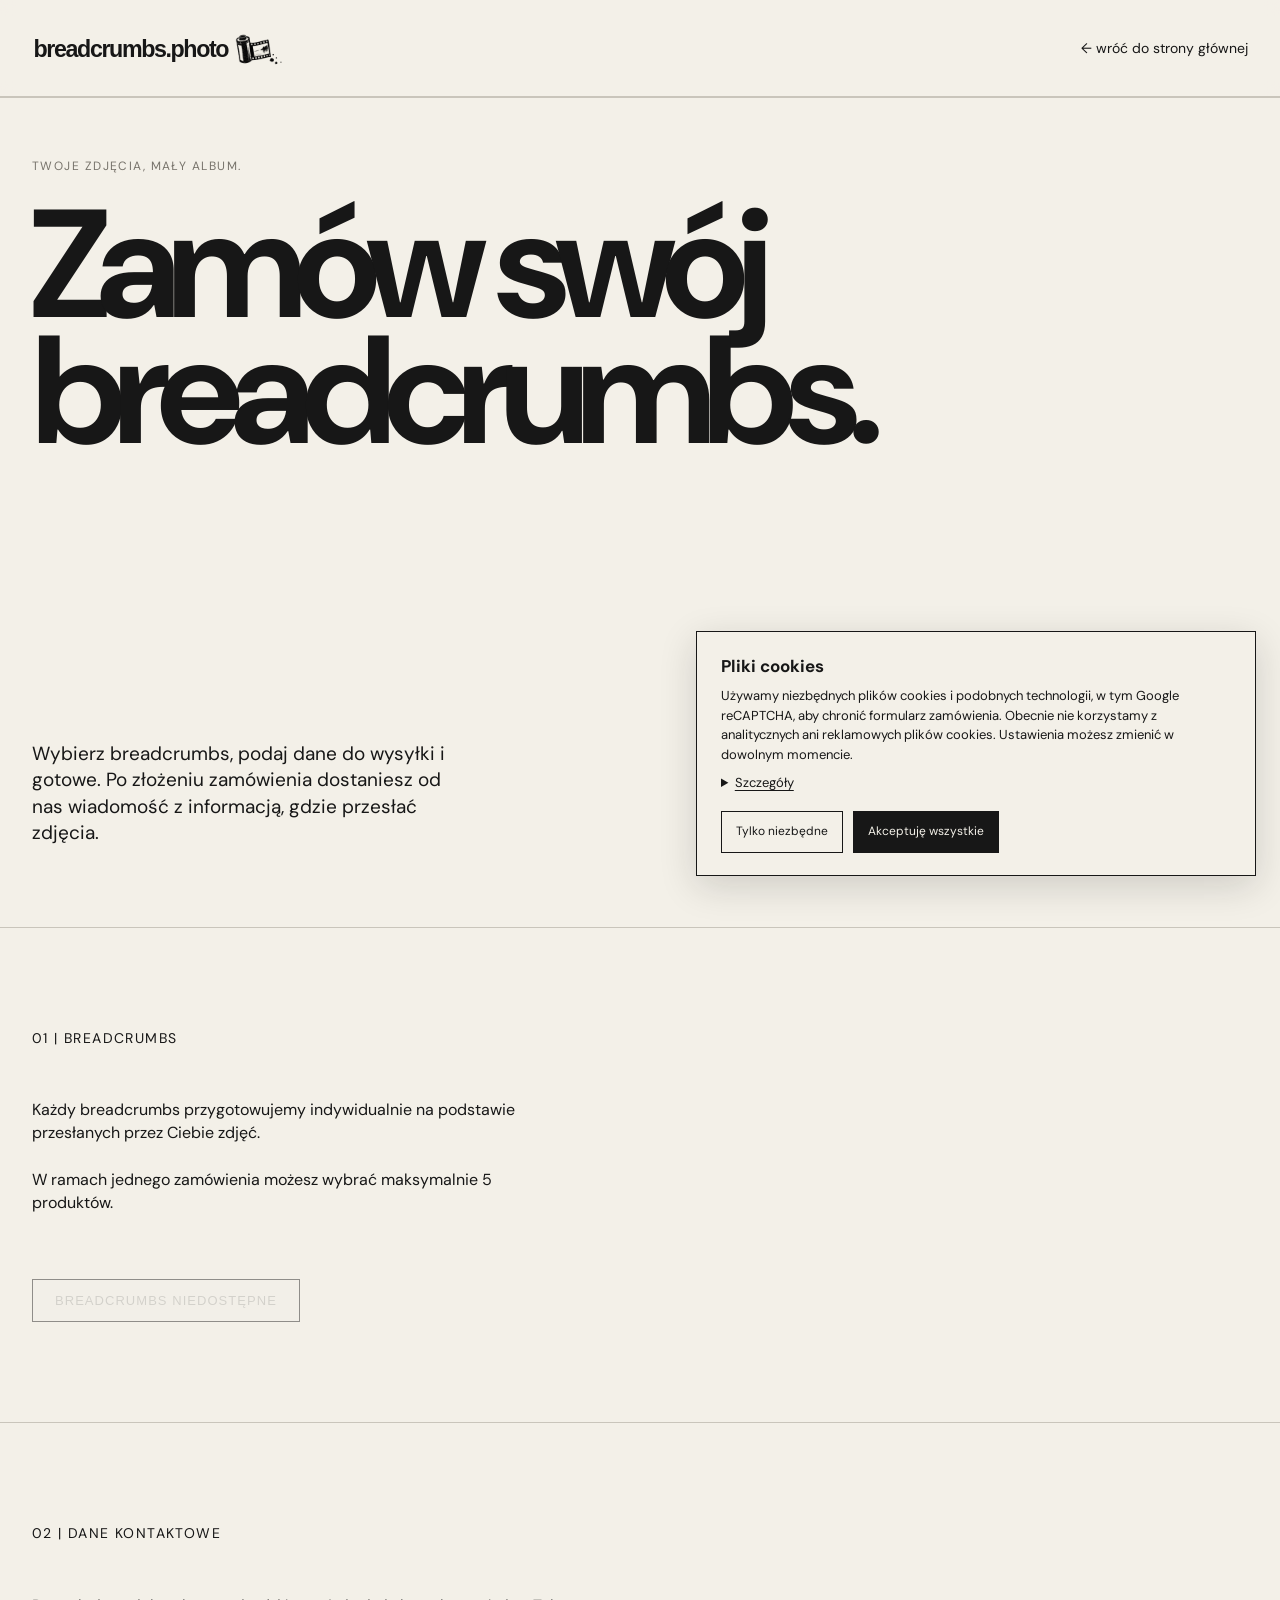
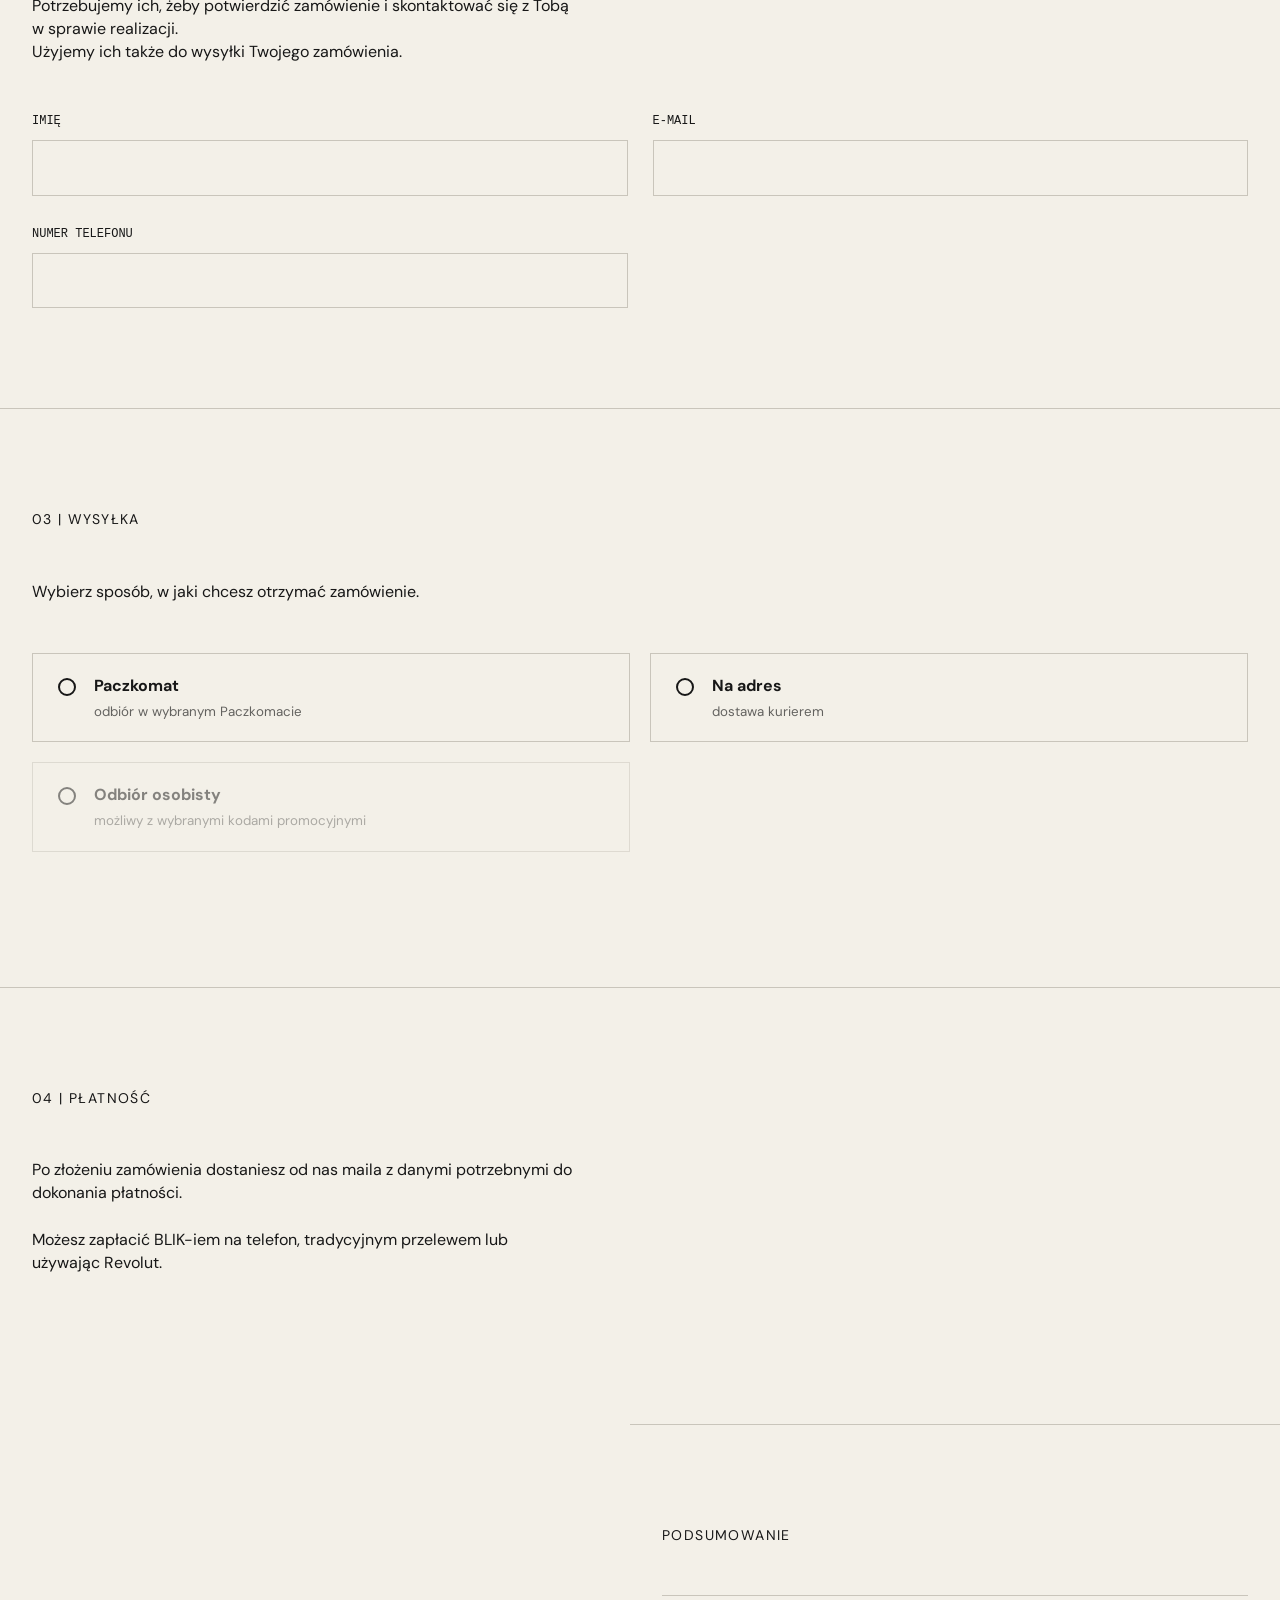
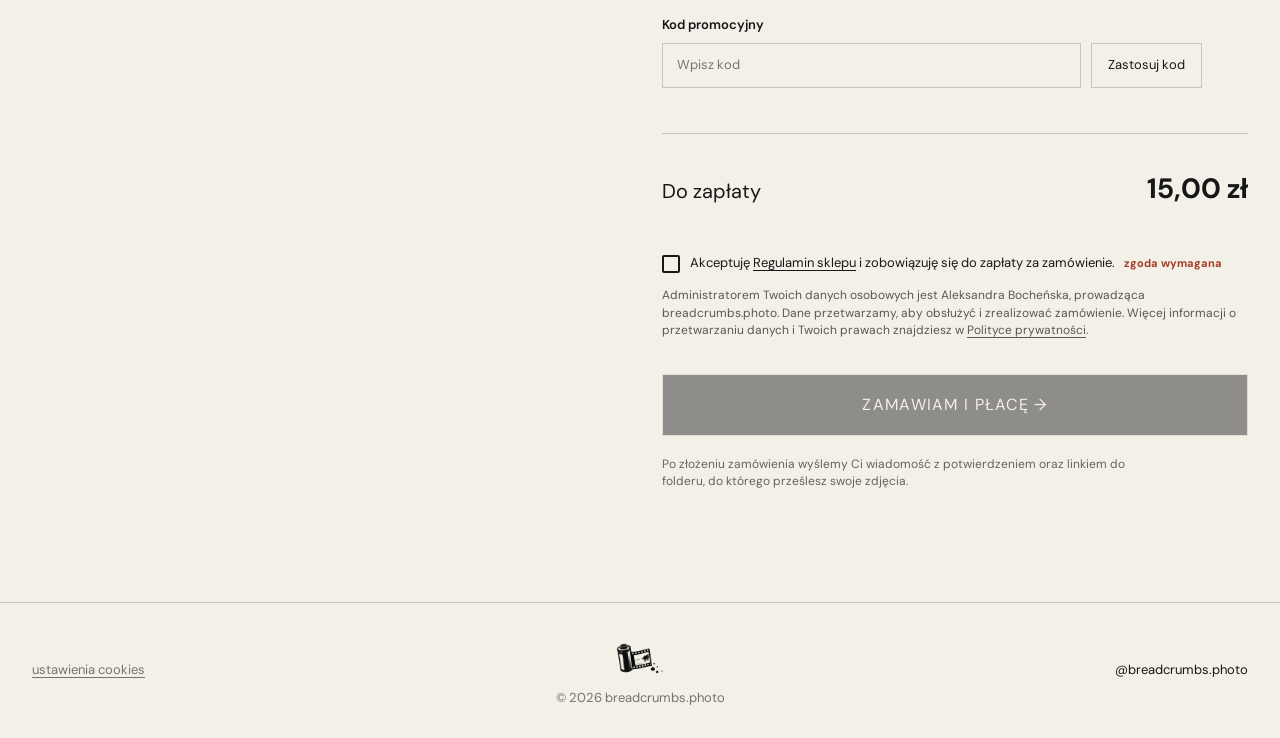
==== commit 91bb0056: "Prepare website updates for publication" ====
--- a/zamow.html
+++ b/zamow.html
@@ -5,9 +5,9 @@
     <meta charset="UTF-8">
     <meta name="viewport" content="width=device-width, initial-scale=1.0">
 
-    <title>zamów zina — breadcrumbs.photo</title>
-
-    <meta name="description" content="Zamów własny zine ze swoich zdjęć. breadcrumbs.photo — Small things, printed.">
+    <title>zamów swój breadcrumbs — breadcrumbs.photo</title>
+
+    <meta name="description" content="Zamów swój breadcrumbs ze zdjęć. Wybierz ZINE, ZINE mini lub album.">
 
     <link rel="icon" type="image/png" href="favicon.PNG?v=3">
     <link rel="stylesheet" href="styles.css">
@@ -46,7 +46,7 @@
                 </div>
 
                 <h1>
-                    Zamów <br>zina.
+                    Zamów swój <br>breadcrumbs.
                 </h1>
             </div>
 
@@ -54,13 +54,13 @@
             <div class="hero-bottom">
                 <div class="hero-description">
 
-                    Wybierz formaty swoich zinów, podaj dane do wysyłki
+                    Wybierz breadcrumbs, podaj dane do wysyłki
                     i gotowe. Po złożeniu zamówienia dostaniesz od nas
                     wiadomość z informacją, gdzie przesłać zdjęcia.
                 </div>
 
                 <a href="#ziny" class="scroll-note">
-                    wybierz swoje ziny <span aria-hidden="true">↓</span>
+                    wybierz breadcrumbs <span aria-hidden="true">↓</span>
                 </a>
 
             </div>
@@ -70,13 +70,13 @@
         <section id="ziny">
 
             <div class="section-header">
-                <div class="section-title">01 | Ziny</div>
+                <div class="section-title">01 | Breadcrumbs</div>
             </div>
 
             <div style="max-width: 540px; margin-bottom: 50px;">
                 <p>
-                    Każdy zin przygotowujemy indywidualnie na podstawie przesłanych przez Ciebie zdjęć<br><br>
-                    W ramach jednego zamówienia możesz wybrać do 5 zinów.
+                    Każdy breadcrumbs przygotowujemy indywidualnie na podstawie przesłanych przez Ciebie zdjęć.<br><br>
+                    W ramach jednego zamówienia możesz wybrać maksymalnie 5 produktów.
                 </p>
             </div>
 
@@ -85,7 +85,7 @@
             </div>
 
             <button type="button" class="add-zine-button" id="add-zine">
-                + DODAJ ZINA
+                DODAJ BREADCRUMBS
             </button>
         </section>
 
@@ -94,8 +94,9 @@
             <div class="zine-form-item">
 
                 <div class="zine-form-header">
-                    <span class="zine-number">ZINE <span class="zine-index">1</span></span>
-                    <button type="button" class="remove-zine" aria-label="Usuń ten zine">Usuń</button>
+                    <span class="zine-number"><span class="product-type-label">ZINE</span> <span
+                            class="zine-index">1</span></span>
+                    <button type="button" class="remove-zine" aria-label="Usuń breadcrumbs">Usuń</button>
                 </div>
 
                 <div class="zine-fields">
@@ -104,8 +105,8 @@
                     <fieldset class="form-field" style="grid-column: 1 / -1;">
                         <legend
                             style="font-family: inherit; font-size: 12px; text-transform: uppercase; margin-bottom: 12px; display: block;">
-                            Produkt</legend>
-                        <div style="display: flex; gap: 15px;">
+                            Rodzaj breadcrumbs</legend>
+                        <div class="product-choice-options" style="display: flex; gap: 15px;">
                             <label style="display: flex; align-items: center; gap: 8px; cursor: pointer;">
                                 <input type="radio" name="zine-product-kind" value="zine" required>
                                 <span>ZINE</span>
@@ -113,6 +114,10 @@
                             <label style="display: flex; align-items: center; gap: 8px; cursor: pointer;">
                                 <input type="radio" name="zine-product-kind" value="zine_mini">
                                 <span>ZINE mini</span>
+                            </label>
+                            <label style="display: flex; align-items: center; gap: 8px; cursor: pointer;">
+                                <input type="radio" name="zine-product-kind" value="album">
+                                <span>ALBUM</span>
                             </label>
                         </div>
                     </fieldset>
@@ -123,6 +128,10 @@
                             Liczba stron</legend>
                         <div style="display: flex; gap: 15px;">
                             <label style="display: flex; align-items: center; gap: 8px; cursor: pointer;">
+                                <input type="radio" name="zine-pages" value="8" required>
+                                <span>8</span>
+                            </label>
+                            <label style="display: flex; align-items: center; gap: 8px; cursor: pointer;">
                                 <input type="radio" name="zine-pages" value="16" required>
                                 <span>16</span>
                             </label>
@@ -135,9 +144,8 @@
 
                     <!-- TITLE -->
                     <label class="form-field" style="grid-column: 1 / -1;">
-                        <span>Tytuł zina</span>
-                        <input type="text" name="zine-title"
-                            placeholder="Jeśli zostawisz puste, zine nie będzie miał tekstu na okładce">
+                        <span>Tytuł</span>
+                        <input type="text" name="zine-title" placeholder="Opcjonalny tytuł breadcrumbs">
                     </label>
 
                     <!-- SUBTITLE -->
@@ -147,7 +155,7 @@
                     </label>
 
                     <!-- COVER TYPE -->
-                    <fieldset class="form-field" style="grid-column: 1 / -1;">
+                    <fieldset class="form-field zine-cover-field" style="grid-column: 1 / -1;">
                         <legend
                             style="font-family: inherit; font-size: 12px; text-transform: uppercase; margin-bottom: 12px; display: block;">
                             Typ okładki</legend>
@@ -162,16 +170,17 @@
                                     <span>Transparentna</span>
                                 </label>
                             </div>
-                            <div class="zine-price-line">
-                                <span>Cena</span>
-                                <strong data-zine-price>—</strong>
-                            </div>
                         </div>
                         <small style="display: block; opacity: 0.65; font-size: 12px; line-height: 1.4;">
-                            Na okładce transparentnej będzie widoczne pierwsze zdjęcie z Twojego zina. Zwykła okładka ma
-                            drukowaną grafikę.
+                            Okładka transparentna to dodatek do zwykłej okładki. Coś jak obwolua w ksiąkach, tylko
+                            zszyta z całością na grzbiecie zina.
                         </small>
                     </fieldset>
+
+                    <div class="zine-price-line product-price-line" style="grid-column: 1 / -1;">
+                        <span>Cena</span>
+                        <strong data-zine-price>—</strong>
+                    </div>
 
                 </div>
 
@@ -238,7 +247,7 @@
 
                 <div style="max-width: 540px; margin-bottom: 50px;">
                     <p>
-                        Wybierz sposób, w jaki chcesz otrzymać zina.
+                        Wybierz sposób, w jaki chcesz otrzymać zamówienie.
                     </p>
                 </div>
 
@@ -362,15 +371,10 @@
                 <div class="summary-lines" id="summary-lines"></div>
 
 
-                <div class="summary-message" id="summary-message">
-                    Dodaj zine, aby zobaczyć podsumowanie.
-                </div>
-
                 <div class="promo-code-box">
                     <label for="promo-code">Kod promocyjny</label>
                     <div class="promo-code-controls">
-                        <input id="promo-code" name="promo-code" type="text" autocomplete="off"
-                            placeholder="Wpisz kod">
+                        <input id="promo-code" name="promo-code" type="text" autocomplete="off" placeholder="Wpisz kod">
                         <button type="button" class="promo-apply-button" id="apply-promo-code">
                             Zastosuj kod
                         </button>
@@ -394,15 +398,20 @@
                         <input type="checkbox" id="terms-accepted" name="terms-accepted" required
                             aria-describedby="terms-consent-text">
                         <span id="terms-consent-text">
-                            Akceptuję <a href="#" data-link-placeholder>Regulamin sklepu</a> i zobowiązuję się do zapłaty za zamówienie.
+                            Akceptuję <a
+                                href="https://drive.google.com/file/d/1YjQy82Yg8TfdZ5yMqdSFH040Jv-bM_w1/view?usp=drive_link"
+                                target="_blank">Regulamin sklepu</a> i zobowiązuję się do
+                            zapłaty za zamówienie.
                             <span class="required-label">zgoda wymagana</span>
                         </span>
                     </label>
 
                     <p class="privacy-information">
-                        Administratorem Twoich danych osobowych jest sprzedawca breadcrumbs.photo.
-                        Twoje dane wykorzystujemy do obsługi zamówienia i realizacji umowy.
-                        Szczegóły znajdziesz w <a href="#" data-link-placeholder>Polityce prywatności</a>.
+                        Administratorem Twoich danych osobowych jest Aleksandra Bocheńska, prowadząca breadcrumbs.photo.
+                        Dane przetwarzamy, aby obsłużyć i zrealizować zamówienie. Więcej informacji o przetwarzaniu
+                        danych i Twoich prawach znajdziesz w <a
+                            href="https://drive.google.com/file/d/1jJ2AYsVnyQ31KaWi_Utqajehu2xo02Cd/view?usp=drive_link"
+                            target="_blank">Polityce prywatności</a>.
                     </p>
                 </div>
 
@@ -451,27 +460,29 @@
 
 
 
-    <footer>
-
-        <div>
-            © <span id="current-year">2026</span> breadcrumbs.photo
+    <footer class="site-footer">
+        <div class="footer-cookie">
+            <button class="cookie-preferences-link" type="button"
+                onclick="window.breadcrumbsCookieConsent?.show()">ustawienia cookies</button>
         </div>
 
-        <div>
-            <a href="index.html">
+        <div class="footer-center">
+            <a class="footer-logo" href="index.html">
                 <img class="logo-mark" src="header-logo.png" alt="breadcrumbs.photo logo">
             </a>
+            <div class="footer-copyright">© <span id="current-year">2026</span> breadcrumbs.photo</div>
         </div>
 
-        <div>
+        <div class="footer-instagram">
             <a href="https://instagram.com/breadcrumbs.photo" target="_blank" rel="noopener noreferrer">
                 @breadcrumbs.photo
             </a>
         </div>
-
     </footer>
 
 
+    <script src="cookie-consent.js"></script>
+    <script src="recaptcha.js"></script>
     <script src="order.js"></script>
 
 </body>
--- a/styles.css
+++ b/styles.css
@@ -72,9 +72,74 @@
     font-size: 14px;
 }
 
-nav a:hover {
+nav a:hover,
+.nav-dropdown>summary:hover {
     text-decoration: underline;
     text-underline-offset: 4px;
+}
+
+.nav-dropdown {
+    position: relative;
+}
+
+.nav-dropdown>summary {
+    display: flex;
+    align-items: center;
+    gap: 6px;
+    list-style: none;
+    cursor: pointer;
+}
+
+.nav-dropdown>summary::-webkit-details-marker {
+    display: none;
+}
+
+.nav-dropdown>summary::after {
+    content: "";
+    width: 7px;
+    height: 7px;
+    margin: -4px 0 0 2px;
+    border-right: 1px solid currentColor;
+    border-bottom: 1px solid currentColor;
+    transform: rotate(45deg);
+    transition: transform 160ms ease, margin 160ms ease;
+}
+
+.nav-dropdown[open]>summary::after {
+    margin-top: 4px;
+    transform: rotate(225deg);
+}
+
+.nav-dropdown-menu {
+    position: absolute;
+    top: calc(100% + 12px);
+    left: -14px;
+    z-index: 20;
+    display: grid;
+    min-width: 170px;
+    gap: 2px;
+    padding: 8px;
+    border: 1px solid var(--line);
+    background: var(--paper);
+    box-shadow: 0 8px 24px #20221f18;
+}
+
+.nav-dropdown-menu a {
+    padding: 8px 10px;
+    font-size: 12px;
+    white-space: nowrap;
+}
+
+.nav-dropdown-menu a:hover,
+.nav-dropdown-menu a:focus-visible {
+    background: #e9e5db;
+    text-decoration: none;
+}
+
+#album,
+#album-8,
+#album-16 {
+    scroll-margin-top: 172px;
 }
 
 .sr-only {
@@ -147,7 +212,7 @@
     color: var(--muted);
 }
 
-.product-stack > .scroll-note {
+.product-stack>.scroll-note {
     display: flex;
     width: fit-content;
     margin: auto 0 0 auto;
@@ -169,71 +234,6 @@
     font-size: 14px;
     text-transform: uppercase;
     letter-spacing: 0.1em;
-}
-
-.product-panels {
-    position: relative;
-}
-
-.product-panel-heading {
-    position: fixed;
-    top: auto;
-    right: 32px;
-    bottom: 0;
-    left: 32px;
-    z-index: 8;
-    display: block;
-    height: 54px;
-    margin: 0;
-    padding: 0;
-    visibility: hidden;
-    opacity: 0;
-    pointer-events: none;
-    color: inherit;
-    text-decoration: none;
-    transition: opacity 420ms cubic-bezier(0.2, 0.7, 0.2, 1), visibility 0s linear 420ms;
-}
-
-.product-panel-heading.is-visible {
-    visibility: visible;
-    opacity: 1;
-    pointer-events: auto;
-    transition-delay: 0s;
-}
-
-.product-panel-title {
-    position: absolute;
-    top: auto;
-    bottom: 0;
-    left: 0;
-    width: 100%;
-    margin: 0;
-    padding: 16px 0;
-    display: flex;
-    justify-content: flex-end;
-    align-items: center;
-    gap: 12px;
-    border-top: 1px solid var(--line);
-    border-bottom: 0;
-    background: var(--paper);
-    font-size: 14px;
-    font-weight: 400;
-    text-transform: uppercase;
-    letter-spacing: 0.1em;
-    transform: translateY(8px);
-    transition: transform 420ms cubic-bezier(0.2, 0.7, 0.2, 1);
-}
-
-.product-panel-heading.is-visible .product-panel-title {
-    transform: translateY(0);
-}
-
-.product-panel-title > span {
-    transition: transform 180ms ease;
-}
-
-.product-panel-heading:hover .product-panel-title > span {
-    transform: translateY(2px);
 }
 
 .product-panel {
@@ -312,7 +312,7 @@
 }
 
 .image-placeholder::before {
-    content: "MIEJSCE NA ZDJĘCIE";
+    /* content: "MIEJSCE NA ZDJĘCIE"; */
     position: absolute;
     inset: 0;
     display: grid;
@@ -373,17 +373,13 @@
     line-height: 1.65;
 }
 
-.shipping-note span {
-    display: block;
-}
-
 .product-shipping-note {
     margin-top: 16px;
 }
 
 .process {
     display: grid;
-    grid-template-columns: repeat(3, 1fr);
+    grid-template-columns: repeat(4, 1fr);
     gap: 24px;
 }
 
@@ -483,19 +479,58 @@
     color: var(--paper);
 }
 
-footer {
+footer.site-footer {
+    display: grid;
+    grid-template-columns: minmax(0, 1fr) auto minmax(0, 1fr);
+    grid-template-rows: auto auto;
     align-items: center;
+    column-gap: 24px;
     border-top: 1px solid var(--line);
     padding: 30px 32px;
-    display: flex;
-    justify-content: space-between;
-    gap: 30px;
     font-size: 13px;
     color: var(--muted);
 }
 
-footer a {
+footer.site-footer a {
     color: var(--ink);
+}
+
+.footer-cookie {
+    grid-column: 1;
+    grid-row: 1 / 3;
+    justify-self: start;
+}
+
+.footer-center {
+    grid-column: 2;
+    grid-row: 1 / 3;
+    display: flex;
+    flex-direction: column;
+    align-items: center;
+    gap: 8px;
+    text-align: center;
+}
+
+.footer-logo {
+    display: block;
+    line-height: 0;
+}
+
+.footer-center .logo-mark {
+    display: block;
+    width: 48px;
+    height: 48px;
+    object-fit: contain;
+}
+
+.footer-copyright {
+    white-space: nowrap;
+}
+
+.footer-instagram {
+    grid-column: 3;
+    grid-row: 1 / 3;
+    justify-self: end;
 }
 
 @media (max-width: 700px) {
@@ -575,6 +610,37 @@
         border-bottom: 1px solid var(--line);
     }
 
+    .main-navigation>.nav-dropdown {
+        border-bottom: 1px solid var(--line);
+    }
+
+    .main-navigation>.nav-dropdown>summary {
+        justify-content: space-between;
+        padding: 12px 0;
+    }
+
+    .main-navigation>.nav-dropdown .nav-dropdown-menu {
+        position: static;
+        min-width: 0;
+        gap: 0;
+        padding: 0 0 8px 14px;
+        border: 0;
+        background: transparent;
+        box-shadow: none;
+    }
+
+    .main-navigation>.nav-dropdown .nav-dropdown-menu a {
+        padding: 9px 0;
+        border: 0;
+        font-size: 13px;
+    }
+
+    #album,
+    #album-8,
+    #album-16 {
+        scroll-margin-top: 148px;
+    }
+
     .hero {
         min-height: calc(100vh - 70px);
         padding: 45px 20px 50px;
@@ -609,14 +675,12 @@
         margin-bottom: 36px;
     }
 
-    .product-panel-heading {
-        right: 20px;
-        bottom: env(safe-area-inset-bottom, 0px);
-        left: 20px;
-    }
-
     .product-name {
         font-size: 30px;
+    }
+
+    .product-photo {
+        position: static;
     }
 
     .product-panel {
@@ -651,9 +715,19 @@
         grid-template-columns: 1fr 1fr;
     }
 
-    footer {
-        padding: 25px 20px;
-        flex-direction: column;
+    footer.site-footer {
+        padding: 25px 16px;
+        column-gap: 8px;
+        font-size: 11px;
+    }
+
+    .footer-cookie,
+    .footer-instagram {
+        max-width: 100%;
+    }
+
+    .footer-copyright {
+        font-size: 10px;
     }
 }
 
@@ -794,11 +868,23 @@
     gap: 25px;
 }
 
+.product-choice-options {
+    flex-wrap: wrap;
+}
+
 
 .form-field {
     display: flex;
     flex-direction: column;
     gap: 10px;
+}
+
+.zine-cover-field[hidden] {
+    display: none;
+}
+
+.zine-fields label[hidden] {
+    display: none !important;
 }
 
 .form-field span {
@@ -1028,7 +1114,7 @@
     font-size: 13px;
 }
 
-.promo-code-box > label {
+.promo-code-box>label {
     font-weight: 600;
 }
 
@@ -1293,3 +1379,102 @@
         margin-left: 0;
     }
 }
+
+/* Cookie preferences */
+.cookie-consent {
+    position: fixed;
+    z-index: 1000;
+    right: 24px;
+    bottom: 24px;
+    width: min(560px, calc(100vw - 48px));
+    padding: 22px 24px;
+    border: 1px solid var(--ink);
+    background: var(--paper);
+    color: var(--ink);
+    box-shadow: 0 10px 35px rgba(23, 23, 23, 0.16);
+}
+
+.cookie-consent h2 {
+    margin: 0 0 8px;
+    font: inherit;
+    font-size: 17px;
+    font-weight: 700;
+}
+
+.cookie-consent p {
+    margin: 0;
+    font-size: 13px;
+    line-height: 1.5;
+}
+
+.cookie-consent-settings {
+    margin-top: 10px;
+    font-size: 13px;
+}
+
+.cookie-consent-settings summary {
+    width: fit-content;
+    cursor: pointer;
+    text-decoration: underline;
+    text-underline-offset: 3px;
+}
+
+.cookie-consent-settings p {
+    margin-top: 8px;
+    color: var(--muted);
+}
+
+.cookie-consent-actions {
+    display: flex;
+    flex-wrap: wrap;
+    gap: 10px;
+    margin-top: 18px;
+}
+
+.cookie-button {
+    min-height: 42px;
+    padding: 10px 14px;
+    border: 1px solid var(--ink);
+    font: inherit;
+    font-size: 12px;
+    cursor: pointer;
+}
+
+.cookie-button-primary {
+    background: var(--ink);
+    color: var(--paper);
+}
+
+.cookie-button-secondary {
+    background: transparent;
+    color: var(--ink);
+}
+
+.cookie-button:hover {
+    opacity: 0.78;
+}
+
+.cookie-preferences-link {
+    border: 0;
+    padding: 0;
+    background: transparent;
+    color: inherit;
+    font: inherit;
+    text-decoration: underline;
+    text-underline-offset: 3px;
+    cursor: pointer;
+}
+
+@media (max-width: 600px) {
+    .cookie-consent {
+        right: 12px;
+        bottom: 12px;
+        width: calc(100vw - 24px);
+        padding: 18px;
+    }
+
+    .cookie-consent-actions {
+        display: grid;
+        grid-template-columns: 1fr;
+    }
+}
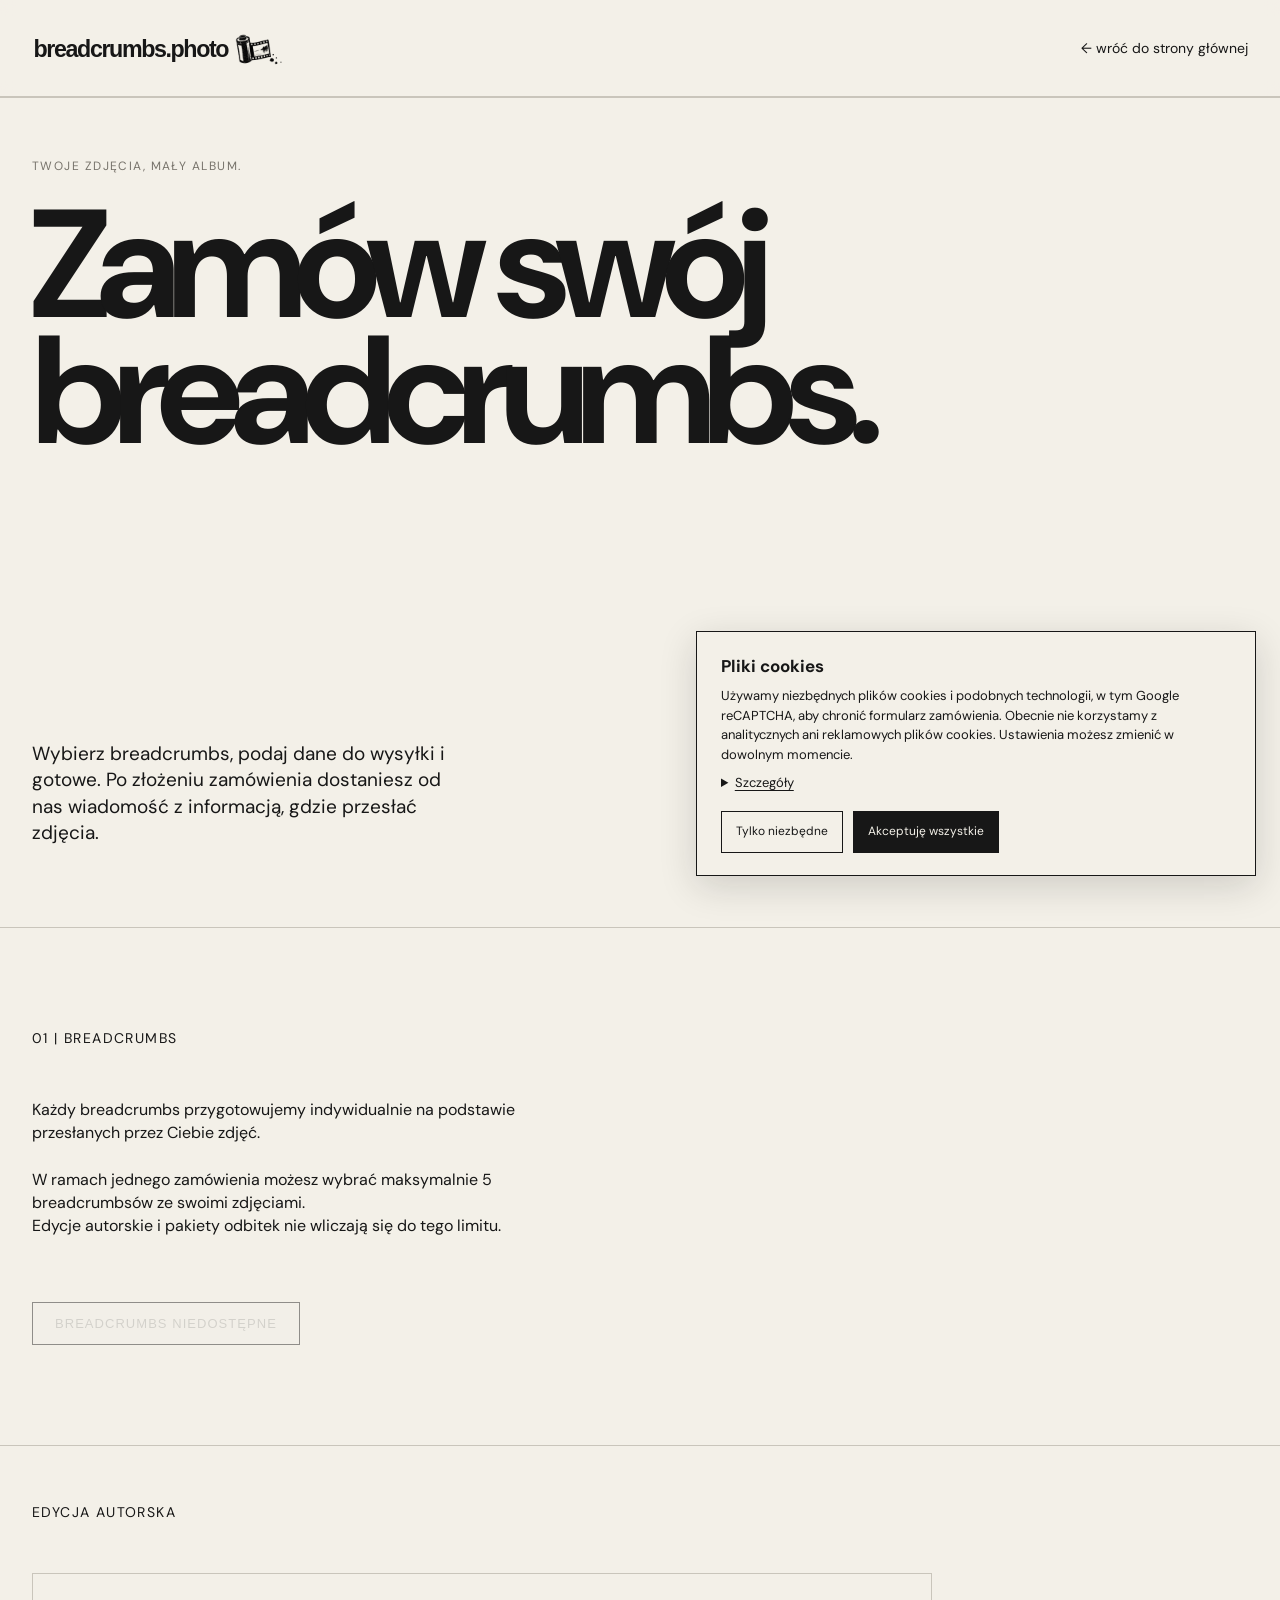
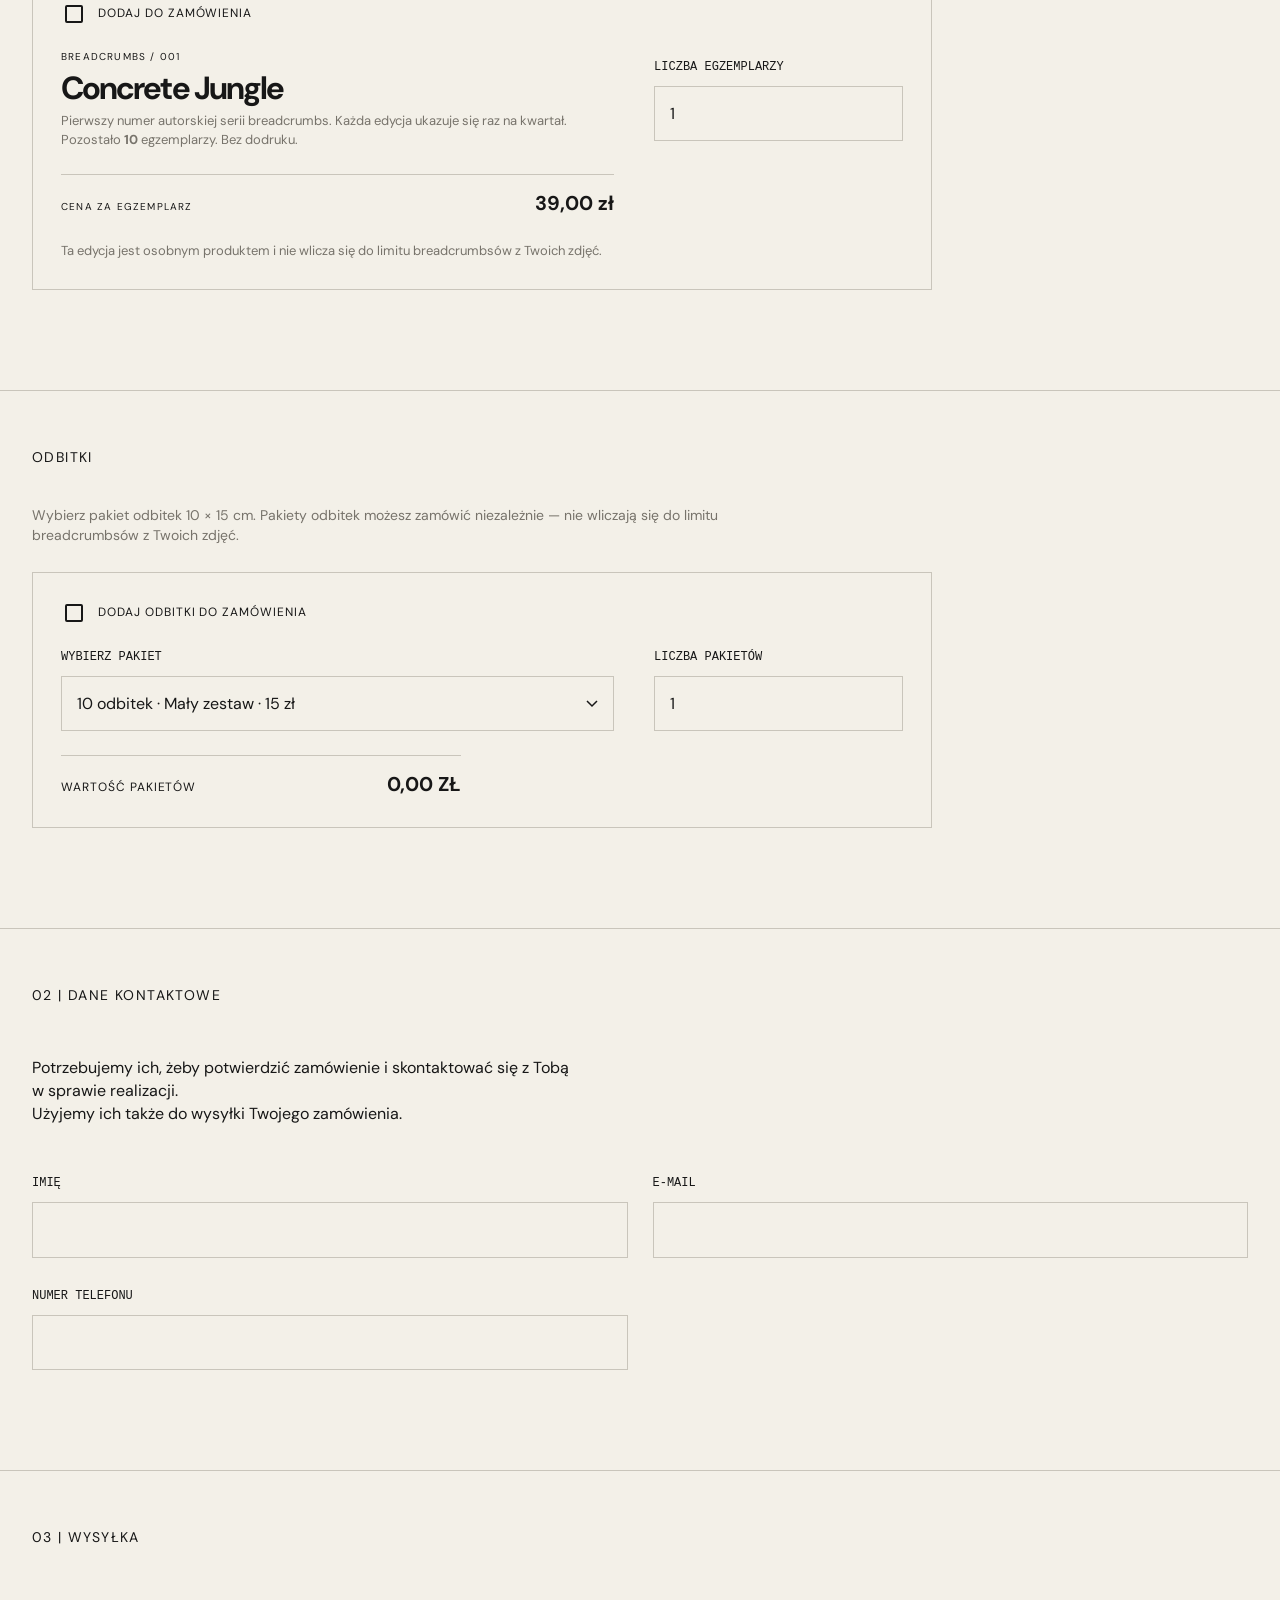
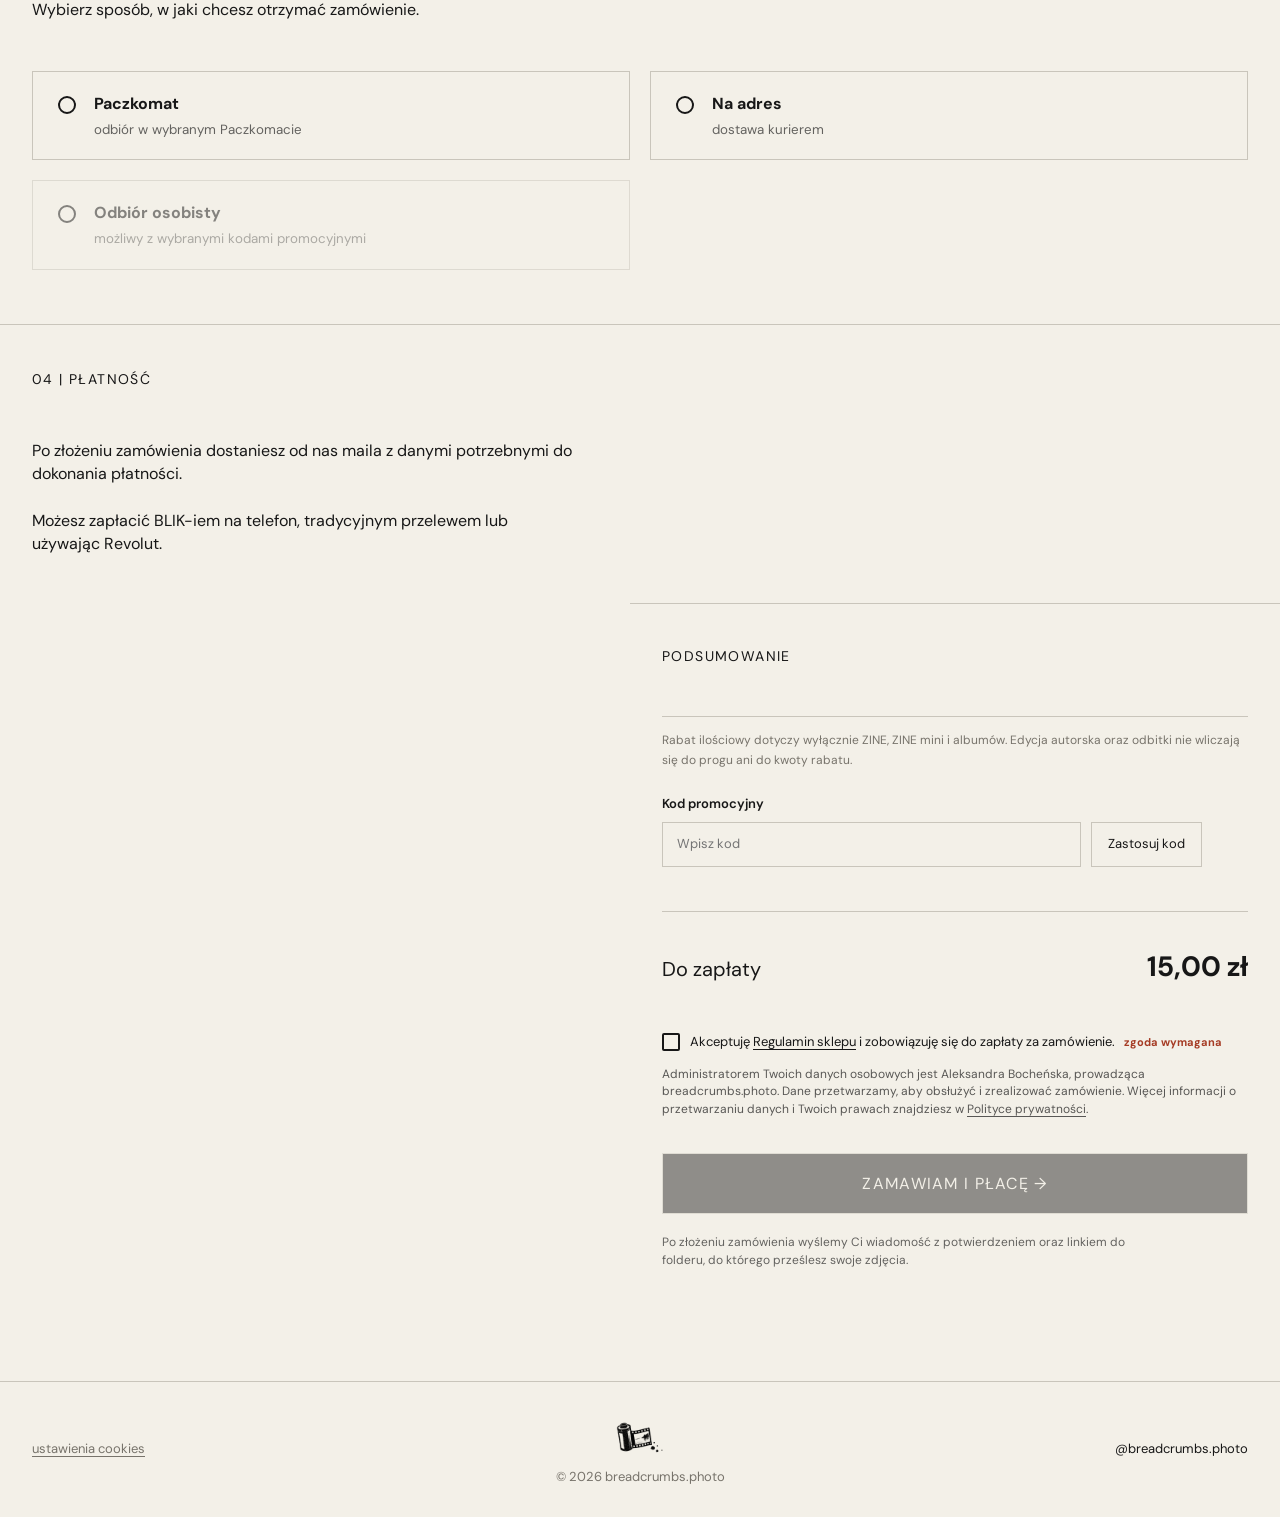
==== commit fd465624: "Update storefront and order flow" ====
--- a/zamow.html
+++ b/zamow.html
@@ -37,7 +37,7 @@
         <!-- ==========================
      HERO
 ========================== -->
-        <section class="hero">
+        <section class="hero order-hero">
 
             <div class="hero-top">
 
@@ -76,7 +76,8 @@
             <div style="max-width: 540px; margin-bottom: 50px;">
                 <p>
                     Każdy breadcrumbs przygotowujemy indywidualnie na podstawie przesłanych przez Ciebie zdjęć.<br><br>
-                    W ramach jednego zamówienia możesz wybrać maksymalnie 5 produktów.
+                    W ramach jednego zamówienia możesz wybrać maksymalnie 5 breadcrumbsów ze swoimi zdjęciami.<br>
+                    Edycje autorskie i pakiety odbitek nie wliczają się do tego limitu.
                 </p>
             </div>
 
@@ -89,12 +90,72 @@
             </button>
         </section>
 
+        <section id="edition-order" class="form-section edition-order-section" data-edition-id="breadcrumbs_001">
+            <div class="section-header">
+                <div class="section-title">Edycja autorska</div>
+            </div>
+            <div class="edition-order-card">
+                <label class="edition-order-toggle">
+                    <input id="include-edition" type="checkbox" name="edition-selected" value="breadcrumbs_001">
+                    <span>Dodaj do zamówienia</span>
+                </label>
+                <div class="edition-order-copy">
+                    <div class="edition-order-kicker" data-edition-field="name">BREADCRUMBS / 001</div>
+                    <h2 data-edition-field="title">Concrete Jungle</h2>
+                    <p data-edition-field="description">Pierwszy numer autorskiej serii breadcrumbs. Każda edycja
+                        ukazuje się raz na kwartał.</p>
+                    <p>Pozostało <strong data-edition-field="available_quantity">10</strong> egzemplarzy. Bez dodruku.</p>
+                </div>
+                <label class="form-field edition-quantity-field">
+                    <span>Liczba egzemplarzy</span>
+                    <input id="edition-quantity" name="edition-quantity" type="number" min="1" step="1" value="1"
+                        inputmode="numeric" aria-label="Liczba egzemplarzy breadcrumbs 001">
+                </label>
+                <div class="edition-order-price"><span>Cena za egzemplarz</span><strong
+                        data-edition-field="price_pln">39 zł</strong></div>
+                <p class="edition-order-note">Ta edycja jest osobnym produktem i nie wlicza się do limitu
+                    breadcrumbsów z Twoich zdjęć.</p>
+            </div>
+        </section>
+
+        <section id="prints-order" class="form-section prints-order-section">
+            <div class="section-header">
+                <div class="section-title">Odbitki</div>
+            </div>
+            <p class="prints-order-intro">Wybierz pakiet odbitek 10 × 15 cm. Pakiety odbitek możesz zamówić niezależnie
+                — nie wliczają się do limitu breadcrumbsów z Twoich zdjęć.</p>
+            <div class="prints-order-card">
+                <label class="edition-order-toggle">
+                    <input id="include-prints" type="checkbox" name="prints-selected" value="true">
+                    <span>Dodaj odbitki do zamówienia</span>
+                </label>
+                <div class="prints-order-fields">
+                    <label class="form-field">
+                        <span>Wybierz pakiet</span>
+                        <select id="print-package" name="print-package">
+                            <option value="prints_10">10 odbitek · Mały zestaw · 15 zł</option>
+                            <option value="prints_25">25 odbitek · Na ulubione wspomnienia · 32 zł</option>
+                            <option value="prints_50">50 odbitek · Większa kolekcja · 55 zł</option>
+                            <option value="prints_100">100 odbitek · Duży zestaw · 100 zł</option>
+                        </select>
+                    </label>
+                    <label class="form-field">
+                        <span>Liczba pakietów</span>
+                        <input id="print-package-quantity" name="print-package-quantity" type="number" min="1" max="10" step="1"
+                            value="1" inputmode="numeric">
+                    </label>
+                </div>
+                <div class="prints-order-total"><span>Wartość pakietów</span><strong id="prints-subtotal">0,00
+                        zł</strong></div>
+            </div>
+        </section>
+
         <!-- Zine template (hidden, cloned by JavaScript) -->
         <template id="zine-template">
             <div class="zine-form-item">
 
                 <div class="zine-form-header">
-                    <span class="zine-number"><span class="product-type-label">ZINE</span> <span
+                    <span class="zine-number"><span class="product-type-label">TWÓJ BREADCRUMBS</span> <span
                             class="zine-index">1</span></span>
                     <button type="button" class="remove-zine" aria-label="Usuń breadcrumbs">Usuń</button>
                 </div>
@@ -102,43 +163,24 @@
                 <div class="zine-fields">
 
                     <!-- PRODUCT SELECTION -->
-                    <fieldset class="form-field" style="grid-column: 1 / -1;">
-                        <legend
-                            style="font-family: inherit; font-size: 12px; text-transform: uppercase; margin-bottom: 12px; display: block;">
-                            Rodzaj breadcrumbs</legend>
-                        <div class="product-choice-options" style="display: flex; gap: 15px;">
-                            <label style="display: flex; align-items: center; gap: 8px; cursor: pointer;">
-                                <input type="radio" name="zine-product-kind" value="zine" required>
-                                <span>ZINE</span>
-                            </label>
-                            <label style="display: flex; align-items: center; gap: 8px; cursor: pointer;">
-                                <input type="radio" name="zine-product-kind" value="zine_mini">
-                                <span>ZINE mini</span>
-                            </label>
-                            <label style="display: flex; align-items: center; gap: 8px; cursor: pointer;">
-                                <input type="radio" name="zine-product-kind" value="album">
-                                <span>ALBUM</span>
-                            </label>
-                        </div>
-                    </fieldset>
-
-                    <fieldset class="form-field" style="grid-column: 1 / -1;">
-                        <legend
-                            style="font-family: inherit; font-size: 12px; text-transform: uppercase; margin-bottom: 12px; display: block;">
-                            Liczba stron</legend>
-                        <div style="display: flex; gap: 15px;">
-                            <label style="display: flex; align-items: center; gap: 8px; cursor: pointer;">
-                                <input type="radio" name="zine-pages" value="8" required>
-                                <span>8</span>
-                            </label>
-                            <label style="display: flex; align-items: center; gap: 8px; cursor: pointer;">
-                                <input type="radio" name="zine-pages" value="16" required>
-                                <span>16</span>
-                            </label>
-                            <label style="display: flex; align-items: center; gap: 8px; cursor: pointer;">
-                                <input type="radio" name="zine-pages" value="32">
-                                <span>32</span>
-                            </label>
+                    <label class="form-field form-field-wide">
+                        <span>Rodzaj breadcrumbs</span>
+                        <select name="zine-product-kind" required>
+                            <option value="zine">ZINE</option>
+                            <option value="zine_mini">ZINE mini</option>
+                            <option value="album">ALBUM</option>
+                        </select>
+                    </label>
+
+                    <fieldset class="form-field form-field-wide">
+                        <legend class="form-field-legend">Liczba stron</legend>
+                        <div class="choice-option-row">
+                            <label class="choice-option"><input type="radio" name="zine-pages" value="8"
+                                    required><span>8</span></label>
+                            <label class="choice-option"><input type="radio" name="zine-pages" value="16" required
+                                    checked><span>16</span></label>
+                            <label class="choice-option"><input type="radio" name="zine-pages" value="32"
+                                    required><span>32</span></label>
                         </div>
                     </fieldset>
 
@@ -154,22 +196,19 @@
                         <input type="text" name="zine-subtitle" placeholder="Np. Czerwiec 2026">
                     </label>
 
+                    <label class="form-field" style="grid-column: 1 / -1;">
+                        <span>Uwagi</span>
+                        <textarea name="zine-notes" rows="4" placeholder="jeśli masz jakieś uwagi lub sugestie do swojego breadcrumbsa, napisz je tutaj"></textarea>
+                    </label>
+
                     <!-- COVER TYPE -->
-                    <fieldset class="form-field zine-cover-field" style="grid-column: 1 / -1;">
-                        <legend
-                            style="font-family: inherit; font-size: 12px; text-transform: uppercase; margin-bottom: 12px; display: block;">
-                            Typ okładki</legend>
-                        <div class="zine-cover-choice-row">
-                            <div class="zine-cover-options">
-                                <label style="display: flex; align-items: center; gap: 8px; cursor: pointer;">
-                                    <input type="radio" name="zine-cover" value="regular" required>
-                                    <span>Zwykła</span>
-                                </label>
-                                <label style="display: flex; align-items: center; gap: 8px; cursor: pointer;">
-                                    <input type="radio" name="zine-cover" value="transparent">
-                                    <span>Transparentna</span>
-                                </label>
-                            </div>
+                    <fieldset class="form-field zine-cover-field form-field-wide">
+                        <legend class="form-field-legend">Typ okładki</legend>
+                        <div class="choice-option-row">
+                            <label class="choice-option"><input type="radio" name="zine-cover" value="regular" required
+                                    checked><span>Zwykła</span></label>
+                            <label class="choice-option"><input type="radio" name="zine-cover" value="transparent"
+                                    required><span>Transparentna</span></label>
                         </div>
                         <small style="display: block; opacity: 0.65; font-size: 12px; line-height: 1.4;">
                             Okładka transparentna to dodatek do zwykłej okładki. Coś jak obwolua w ksiąkach, tylko
@@ -239,7 +278,7 @@
                      WYSYŁKA
                 ========================== -->
 
-            <section class="form-section">
+            <section class="form-section shipping-section">
 
                 <div class="section-header">
                     <div class="section-title">03 | Wysyłka</div>
@@ -346,7 +385,7 @@
                     <div class="section-title">04 | Płatność</div>
                 </div>
 
-                <div style="max-width: 540px; margin-bottom: 50px;">
+                <div class="payment-intro" style="max-width: 540px; margin-bottom: 24px;">
                     <p>
                         Po złożeniu zamówienia dostaniesz od nas maila z danymi potrzebnymi do dokonania
                         płatności.<br><br>
@@ -369,6 +408,11 @@
 
 
                 <div class="summary-lines" id="summary-lines"></div>
+
+                <p class="shipping-note order-discount-note">
+                    Rabat ilościowy dotyczy wyłącznie ZINE, ZINE mini i albumów. Edycja autorska oraz odbitki nie
+                    wliczają się do progu ani do kwoty rabatu.
+                </p>
 
 
                 <div class="promo-code-box">
@@ -487,4 +531,4 @@
 
 </body>
 
-</html>+</html>
--- a/styles.css
+++ b/styles.css
@@ -136,6 +136,22 @@
     text-decoration: none;
 }
 
+.nav-limited-link {
+    display: inline-flex;
+    align-items: center;
+    gap: 8px;
+    white-space: nowrap;
+}
+
+.nav-limited-link span {
+    padding: 3px 6px;
+    border: 1px solid var(--accent);
+    color: #a84a2d;
+    font-size: 9px;
+    letter-spacing: 0.06em;
+    text-transform: uppercase;
+}
+
 #album,
 #album-8,
 #album-16 {
@@ -187,6 +203,11 @@
     max-width: 1100px;
 }
 
+.scroll-note-container {
+    display: flex;
+    justify-content: flex-end;
+}
+
 .hero-bottom {
     display: flex;
     justify-content: space-between;
@@ -245,6 +266,200 @@
     padding-bottom: 32px;
 }
 
+.limited-edition {
+    overflow: hidden;
+    background: #252923;
+    color: var(--paper);
+}
+
+.limited-edition-heading {
+    display: flex;
+    justify-content: space-between;
+    align-items: baseline;
+    gap: 20px;
+    margin-bottom: 56px;
+    color: #d5d2c8;
+}
+
+.edition-release {
+    font-size: 12px;
+    letter-spacing: 0.1em;
+    text-transform: uppercase;
+}
+
+.edition-release span {
+    color: var(--accent);
+}
+
+.limited-edition-layout {
+    display: grid;
+    grid-template-columns: minmax(260px, 0.78fr) minmax(0, 1.22fr);
+    align-items: center;
+    gap: clamp(48px, 8vw, 120px);
+}
+
+.edition-copy {
+    max-width: 520px;
+}
+
+.edition-index {
+    margin-bottom: 24px;
+    color: #c1bdb2;
+    font-size: 11px;
+    letter-spacing: 0.16em;
+}
+
+.edition-copy h2 {
+    margin: 0 0 34px -7px;
+    font-size: clamp(66px, 9vw, 132px);
+    line-height: 0.78;
+    letter-spacing: -0.085em;
+    font-weight: 600;
+}
+
+.edition-limit {
+    display: flex;
+    align-items: center;
+    gap: 18px;
+    width: fit-content;
+    margin: 38px 0 12px;
+    padding: 14px 0;
+    border-top: 1px solid #77766d;
+    border-bottom: 1px solid #77766d;
+    font-size: 12px;
+    line-height: 1.25;
+    letter-spacing: 0.09em;
+    text-transform: uppercase;
+}
+
+.edition-limit-number {
+    color: #e78962;
+    font-size: 44px;
+    line-height: 1;
+    letter-spacing: -0.07em;
+}
+
+.edition-description {
+    max-width: 390px;
+    color: #d5d2c8;
+    font-size: 16px;
+}
+
+.edition-description>span {
+    color: #a7a69d;
+    font-size: 10px;
+    letter-spacing: 0.14em;
+    text-transform: uppercase;
+}
+
+.edition-description p {
+    margin: 10px 0 0;
+}
+
+.edition-purchase-row {
+    display: grid;
+    grid-template-columns: minmax(0, 1fr) max-content;
+    align-items: center;
+    gap: 16px;
+    width: var(--edition-title-line-width, 100%);
+    max-width: 100%;
+    margin-top: 20px;
+}
+
+.edition-price-line {
+    display: flex;
+    justify-content: space-between;
+    align-items: baseline;
+    width: 100%;
+    max-width: 220px;
+    padding-top: 8px;
+    border-top: 1px solid #77766d;
+    color: #c1bdb2;
+    font-size: 12px;
+    letter-spacing: 0.1em;
+    text-transform: uppercase;
+}
+
+.edition-price-line strong {
+    color: var(--paper);
+    font-size: 24px;
+    letter-spacing: -0.04em;
+}
+
+.limited-edition .edition-order-button {
+    margin-top: 0;
+    margin-left: 0;
+    padding: 12px 14px;
+    border-color: #77766d;
+    color: var(--paper);
+    white-space: nowrap;
+}
+
+.limited-edition .edition-order-button:hover {
+    background: #77766d;
+    color: #fff;
+}
+
+.edition-images {
+    display: grid;
+    grid-template-columns: minmax(0, 1.25fr) minmax(120px, 0.75fr);
+    grid-template-rows: repeat(2, minmax(180px, 1fr));
+    gap: 12px;
+    min-height: 570px;
+}
+
+.edition-image {
+    position: relative;
+    min-width: 0;
+    margin: 0;
+}
+
+.edition-image img {
+    display: block;
+    width: 100%;
+    height: 100%;
+    min-height: 180px;
+    object-fit: cover;
+}
+
+.edition-image-main {
+    grid-row: 1 / span 2;
+}
+
+.edition-image-placeholder {
+    display: grid;
+    width: 100%;
+    height: 100%;
+    min-height: 180px;
+    place-items: center;
+    padding: 20px;
+    background: linear-gradient(145deg, #424940, #30372f 52%, #4b3b30);
+    color: #c6c3b8;
+    font-size: 10px;
+    letter-spacing: 0.12em;
+    text-align: center;
+    text-transform: uppercase;
+}
+
+.edition-image-detail-one .edition-image-placeholder {
+    background: linear-gradient(145deg, #594336, #38362e 70%);
+}
+
+.edition-image-detail-two .edition-image-placeholder {
+    background: linear-gradient(145deg, #303c3a, #423c33 75%);
+}
+
+.edition-image figcaption {
+    position: absolute;
+    right: 12px;
+    bottom: 12px;
+    left: 12px;
+    color: #fff;
+    font-size: 10px;
+    letter-spacing: 0.1em;
+    text-transform: uppercase;
+}
+
 #zine-core,
 #zine-mini {
     scroll-margin-top: 172px;
@@ -303,6 +518,17 @@
     width: 100%;
     aspect-ratio: 1 / 1;
     margin-bottom: 0;
+}
+
+.product-image-empty {
+    display: grid;
+    place-items: center;
+    padding: 24px;
+    color: #77736b;
+    font-size: 11px;
+    letter-spacing: 0.15em;
+    text-align: center;
+    text-transform: uppercase;
 }
 
 .image-placeholder {
@@ -354,6 +580,59 @@
     color: var(--muted);
 }
 
+.print-packages {
+    margin-top: 26px;
+    padding-top: 18px;
+}
+
+.print-packages h4 {
+    margin: 0 0 10px;
+    font-size: 12px;
+    font-weight: 500;
+    letter-spacing: 0.08em;
+    text-transform: uppercase;
+}
+
+.print-packages-table {
+    width: 100%;
+    border-collapse: collapse;
+    font-size: 13px;
+    line-height: 1.35;
+}
+
+.print-packages-table th,
+.print-packages-table td {
+    padding: 11px 8px;
+    border-bottom: 1px solid var(--line);
+    text-align: left;
+}
+
+.print-packages-table th {
+    color: var(--muted);
+    font-size: 10px;
+    font-weight: 500;
+    letter-spacing: 0.08em;
+    text-transform: uppercase;
+}
+
+.print-packages-table th:first-child,
+.print-packages-table td:first-child {
+    padding-left: 0;
+    white-space: nowrap;
+}
+
+.print-packages-table th:last-child,
+.print-packages-table td:last-child {
+    padding-right: 0;
+    text-align: right;
+    white-space: nowrap;
+}
+
+.print-packages-table td:last-child {
+    font-size: 15px;
+    /* font-weight: 600; */
+}
+
 .detail-row span:last-child {
     text-align: right;
 }
@@ -373,6 +652,10 @@
     line-height: 1.65;
 }
 
+.order-discount-note {
+    margin: 14px 0 24px;
+}
+
 .product-shipping-note {
     margin-top: 16px;
 }
@@ -437,6 +720,118 @@
 
 .gallery-image {
     aspect-ratio: 1;
+}
+
+.gallery-image img {
+    cursor: zoom-in;
+}
+
+.gallery-lightbox {
+    position: fixed;
+    inset: 0;
+    width: min(94vw, 1200px);
+    max-width: none;
+    height: min(92vh, 900px);
+    max-height: none;
+    padding: 56px 72px 28px;
+    border: 0;
+    background: #171715;
+    color: #fff;
+    overflow: visible;
+}
+
+.gallery-lightbox::backdrop {
+    background: rgb(0 0 0 / 88%);
+}
+
+.gallery-lightbox-figure {
+    display: flex;
+    width: 100%;
+    height: 100%;
+    flex-direction: column;
+    align-items: center;
+    justify-content: center;
+    gap: 16px;
+    margin: 0;
+}
+
+.gallery-lightbox-image {
+    display: block;
+    max-width: 100%;
+    max-height: calc(100% - 42px);
+    object-fit: contain;
+}
+
+.gallery-lightbox-caption {
+    min-height: 18px;
+    color: #fff;
+    font-size: 13px;
+    line-height: 1.4;
+    text-align: center;
+}
+
+.gallery-lightbox-close,
+.gallery-lightbox-nav {
+    position: absolute;
+    display: grid;
+    place-items: center;
+    border: 0;
+    color: #fff;
+    background: rgb(255 255 255 / 14%);
+    cursor: pointer;
+}
+
+.gallery-lightbox-close {
+    top: 12px;
+    right: 12px;
+    width: 42px;
+    height: 42px;
+    border-radius: 50%;
+    font-size: 30px;
+    line-height: 1;
+}
+
+.gallery-lightbox-nav {
+    top: 50%;
+    width: 44px;
+    height: 56px;
+    border-radius: 4px;
+    transform: translateY(-50%);
+    font-size: 36px;
+    line-height: 1;
+}
+
+.gallery-lightbox-prev {
+    left: 12px;
+}
+
+.gallery-lightbox-next {
+    right: 12px;
+}
+
+.gallery-lightbox-close:hover,
+.gallery-lightbox-nav:hover {
+    background: rgb(255 255 255 / 28%);
+}
+
+@media (max-width: 600px) {
+    .gallery-lightbox {
+        width: 100vw;
+        height: 100vh;
+        padding: 52px 44px 24px;
+    }
+
+    .gallery-lightbox-nav {
+        width: 36px;
+    }
+
+    .gallery-lightbox-prev {
+        left: 4px;
+    }
+
+    .gallery-lightbox-next {
+        right: 4px;
+    }
 }
 
 .cta {
@@ -642,8 +1037,8 @@
     }
 
     .hero {
-        min-height: calc(100vh - 70px);
-        padding: 45px 20px 50px;
+        min-height: calc(100svh - 80px);
+        padding: 24px 20px 28px;
     }
 
     h1 {
@@ -653,7 +1048,34 @@
     .hero-bottom {
         display: flex;
         align-items: flex-end;
-        margin-top: 80px;
+        margin-top: 32px;
+    }
+
+    .order-hero {
+        padding-top: 20px;
+        padding-bottom: 24px;
+    }
+
+    .order-hero h1 {
+        font-size: clamp(44px, 13.5vw, 58px);
+        line-height: 0.88;
+    }
+
+    .order-hero .hero-bottom {
+        flex-direction: column;
+        align-items: flex-start;
+        gap: 16px;
+        margin-top: 24px;
+    }
+
+    .order-hero .hero-description {
+        max-width: 360px;
+        font-size: 15px;
+        line-height: 1.4;
+    }
+
+    .order-hero .scroll-note {
+        margin-left: 0;
     }
 
     .scroll-note {
@@ -673,6 +1095,47 @@
         flex-direction: column;
         gap: 14px;
         margin-bottom: 36px;
+    }
+
+    .limited-edition-heading {
+        align-items: flex-start;
+        flex-direction: column;
+        gap: 10px;
+        margin-bottom: 42px;
+    }
+
+    .limited-edition-layout {
+        grid-template-columns: 1fr;
+        gap: 42px;
+    }
+
+    .edition-copy h2 {
+        font-size: clamp(72px, 18vw, 120px);
+    }
+
+    .edition-purchase-row {
+        grid-template-columns: 1fr;
+        gap: 8px;
+    }
+
+    .limited-edition .edition-order-button {
+        justify-self: start;
+        margin-top: 0;
+    }
+
+    .edition-images {
+        grid-template-columns: 1fr 1fr;
+        grid-template-rows: 330px 190px;
+        min-height: 0;
+    }
+
+    .edition-image-main {
+        grid-column: 1 / -1;
+        grid-row: auto;
+    }
+
+    .edition-image-detail .edition-image-placeholder {
+        min-height: 190px;
     }
 
     .product-name {
@@ -808,8 +1271,21 @@
 
 
 .form-section {
-    padding: 100px 32px;
+    padding: 56px 32px 100px;
     border-top: 1px solid var(--line);
+}
+
+.shipping-section {
+    padding-bottom: 36px;
+}
+
+.shipping-section .shipping-options {
+    margin-bottom: 18px;
+}
+
+#payment {
+    padding-top: 44px;
+    padding-bottom: 24px;
 }
 
 .form-section-header {
@@ -838,6 +1314,113 @@
     border-bottom: 1px solid var(--line);
     padding: 0 0 35px;
     margin-bottom: 35px;
+}
+
+.edition-order-card {
+    display: grid;
+    grid-template-columns: minmax(0, 1fr) minmax(180px, 0.45fr);
+    gap: 24px 40px;
+    max-width: 900px;
+    padding: 28px;
+    border: 1px solid var(--line);
+}
+
+.edition-order-section {
+    scroll-margin-top: 120px;
+}
+
+.edition-order-toggle {
+    display: flex;
+    align-items: center;
+    gap: 12px;
+    grid-column: 1 / -1;
+    width: fit-content;
+    cursor: pointer;
+}
+
+.edition-order-toggle span {
+    font-size: 12px;
+    letter-spacing: 0.08em;
+    text-transform: uppercase;
+}
+
+.edition-order-copy h2 {
+    margin: 8px 0;
+    font-size: 32px;
+    line-height: 1;
+    letter-spacing: -0.06em;
+}
+
+.edition-order-copy p,
+.edition-order-note {
+    margin: 0;
+    color: var(--muted);
+    font-size: 13px;
+}
+
+.edition-order-kicker,
+.edition-order-price>span {
+    font-size: 10px;
+    letter-spacing: 0.12em;
+    text-transform: uppercase;
+}
+
+.edition-quantity-field {
+    align-self: center;
+}
+
+.edition-order-price {
+    display: flex;
+    justify-content: space-between;
+    align-items: baseline;
+    padding-top: 14px;
+    border-top: 1px solid var(--line);
+}
+
+.edition-order-price strong {
+    font-size: 20px;
+}
+
+.edition-order-note {
+    grid-column: 1 / -1;
+}
+
+.prints-order-intro {
+    max-width: 700px;
+    margin: -12px 0 26px;
+    color: var(--muted);
+    font-size: 14px;
+}
+
+.prints-order-card {
+    display: grid;
+    gap: 24px;
+    max-width: 900px;
+    padding: 28px;
+    border: 1px solid var(--line);
+}
+
+.prints-order-fields {
+    display: grid;
+    grid-template-columns: minmax(0, 1fr) minmax(160px, 0.45fr);
+    gap: 24px 40px;
+}
+
+.prints-order-total {
+    display: flex;
+    justify-content: space-between;
+    align-items: baseline;
+    max-width: 400px;
+    padding-top: 14px;
+    border-top: 1px solid var(--line);
+    font-size: 12px;
+    letter-spacing: 0.08em;
+    text-transform: uppercase;
+}
+
+.prints-order-total strong {
+    font-size: 20px;
+    letter-spacing: normal;
 }
 
 .zine-form-header {
@@ -893,8 +1476,41 @@
     text-transform: uppercase;
 }
 
+.form-field-legend {
+    margin-bottom: 10px;
+    font-family: var(--mono-font, monospace);
+    font-size: 12px;
+    text-transform: uppercase;
+}
+
+.choice-option-row {
+    display: flex;
+    align-items: center;
+    flex-wrap: wrap;
+    gap: 18px 28px;
+}
+
+.choice-option {
+    display: inline-flex;
+    align-items: center;
+    gap: 8px;
+    cursor: pointer;
+}
+
+.choice-option span {
+    font-family: inherit;
+    font-size: 14px;
+    letter-spacing: normal;
+    text-transform: none;
+}
+
+.choice-option[hidden] {
+    display: none !important;
+}
+
 .form-field input,
-.form-field select {
+.form-field select,
+.form-field textarea {
     width: 100%;
     box-sizing: border-box;
     border: 1px solid var(--line);
@@ -905,20 +1521,42 @@
     color: inherit;
 }
 
+.form-field textarea {
+    min-height: 110px;
+    resize: vertical;
+}
+
+.form-field select[name$="-product-kind"] {
+    max-width: 360px;
+}
+
+.form-field select {
+    appearance: none;
+    -webkit-appearance: none;
+    padding-right: 42px;
+    background-image: url("data:image/svg+xml,%3Csvg xmlns='http://www.w3.org/2000/svg' width='12' height='8' viewBox='0 0 12 8'%3E%3Cpath d='m1 1 5 5 5-5' fill='none' stroke='%23171717' stroke-width='1.5'/%3E%3C/svg%3E");
+    background-repeat: no-repeat;
+    background-position: right 15px center;
+    background-size: 12px 8px;
+}
+
 .form-field input:focus,
-.form-field select:focus {
+.form-field select:focus,
+.form-field textarea:focus {
     outline: 2px solid var(--ink);
     outline-offset: 2px;
 }
 
 .form-field input.input-invalid,
-.form-field select.input-invalid {
+.form-field select.input-invalid,
+.form-field textarea.input-invalid {
     border-color: #dc3545;
     background: rgba(220, 53, 69, 0.05);
 }
 
 .form-field input.input-invalid:focus,
-.form-field select.input-invalid:focus {
+.form-field select.input-invalid:focus,
+.form-field textarea.input-invalid:focus {
     outline: 2px solid #dc3545;
     outline-offset: 2px;
 }
@@ -1076,7 +1714,7 @@
 ========================== */
 
 .order-summary {
-    padding: 100px 32px;
+    padding: 42px 32px 100px;
     border-top: 1px solid var(--line);
     max-width: 650px;
     margin-left: auto;
@@ -1312,7 +1950,19 @@
     }
 
     .form-section {
-        padding: 60px 32px;
+        padding: 36px 32px 60px;
+    }
+
+    .shipping-section {
+        padding-bottom: 28px;
+    }
+
+    .shipping-section .shipping-options {
+        margin-bottom: 12px;
+    }
+
+    #payment {
+        padding: 32px 32px 16px;
     }
 
     .section-header,
@@ -1322,8 +1972,25 @@
 
     .zine-fields,
     .form-grid,
-    .shipping-options {
+    .shipping-options,
+    .prints-order-fields {
         grid-template-columns: 1fr;
+    }
+
+    .edition-order-card {
+        grid-template-columns: 1fr;
+        gap: 20px;
+        padding: 20px;
+    }
+
+    .edition-order-toggle,
+    .edition-order-note {
+        grid-column: auto;
+    }
+
+    .prints-order-card {
+        gap: 20px;
+        padding: 20px;
     }
 
     .form-field-wide {
@@ -1332,7 +1999,7 @@
 
     .order-summary {
         margin-left: 0;
-        padding: 60px 32px;
+        padding: 32px 32px 60px;
     }
 
     .summary-total {
